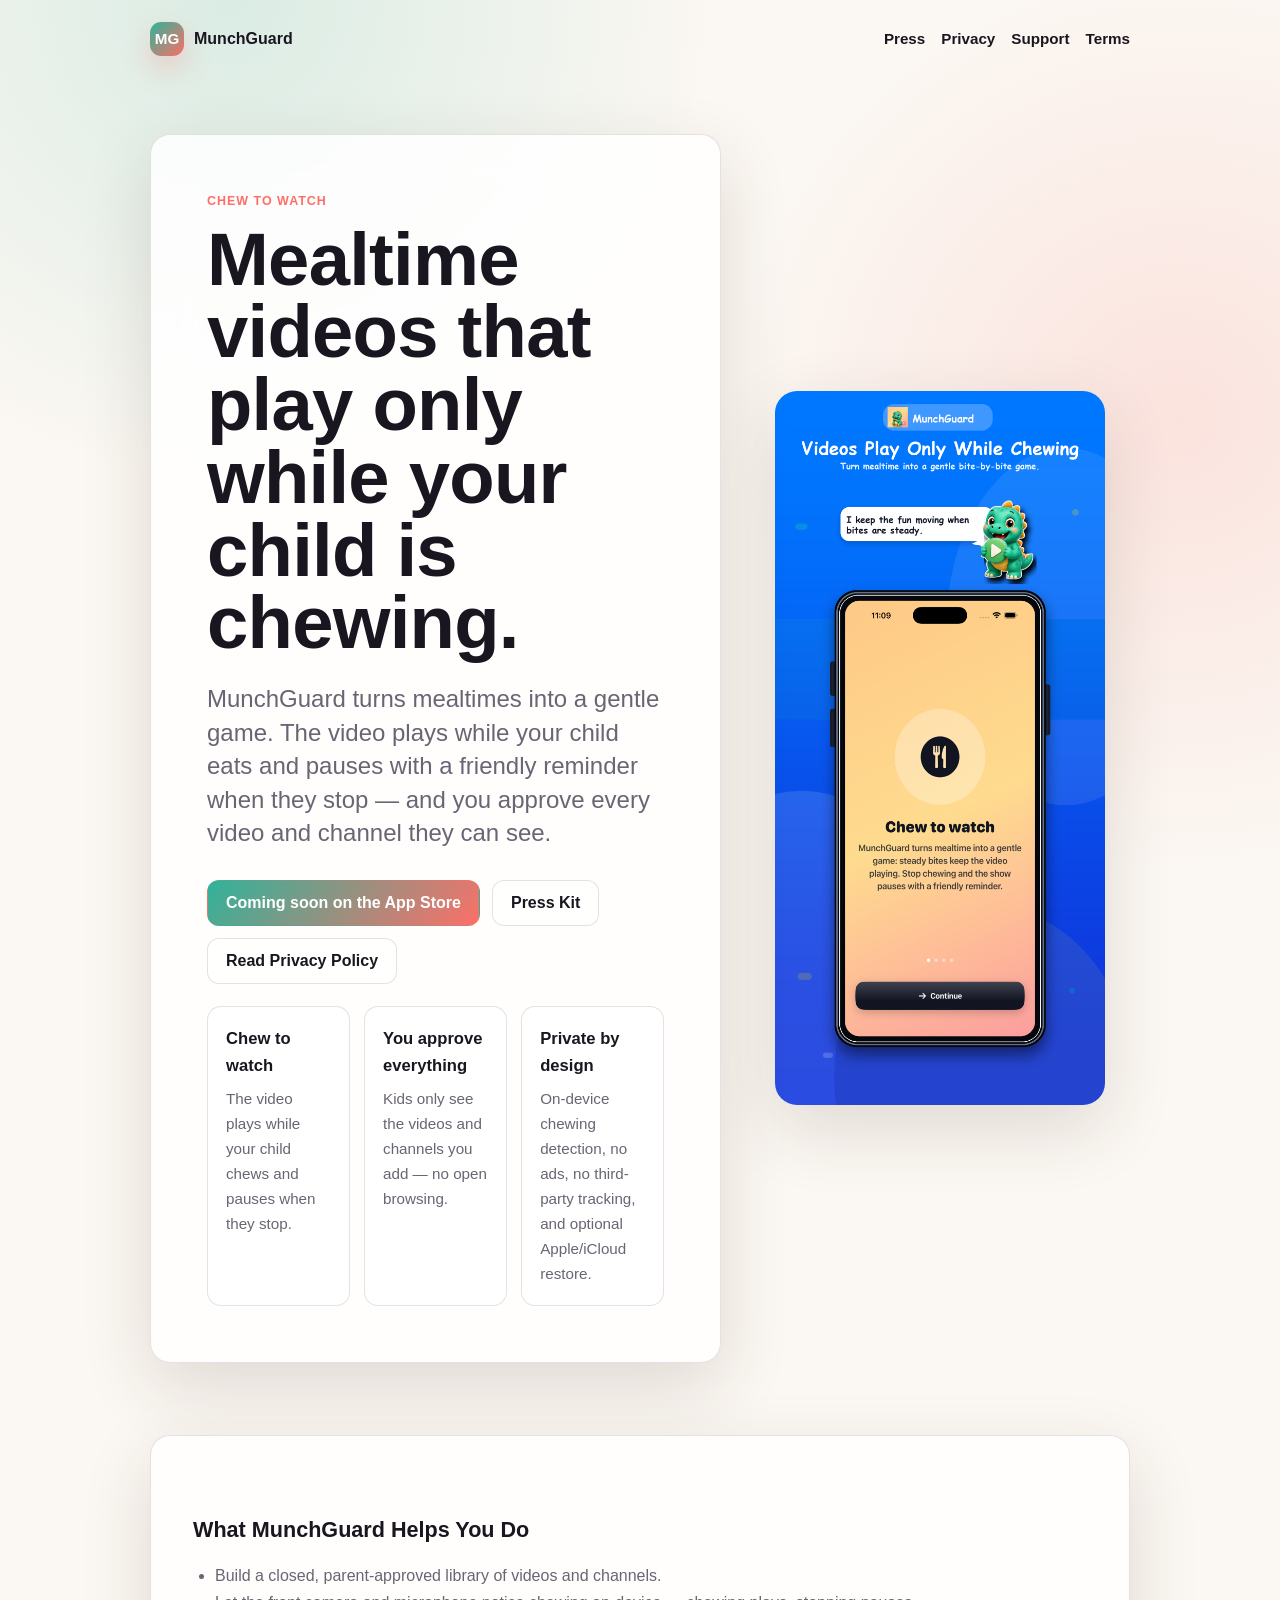
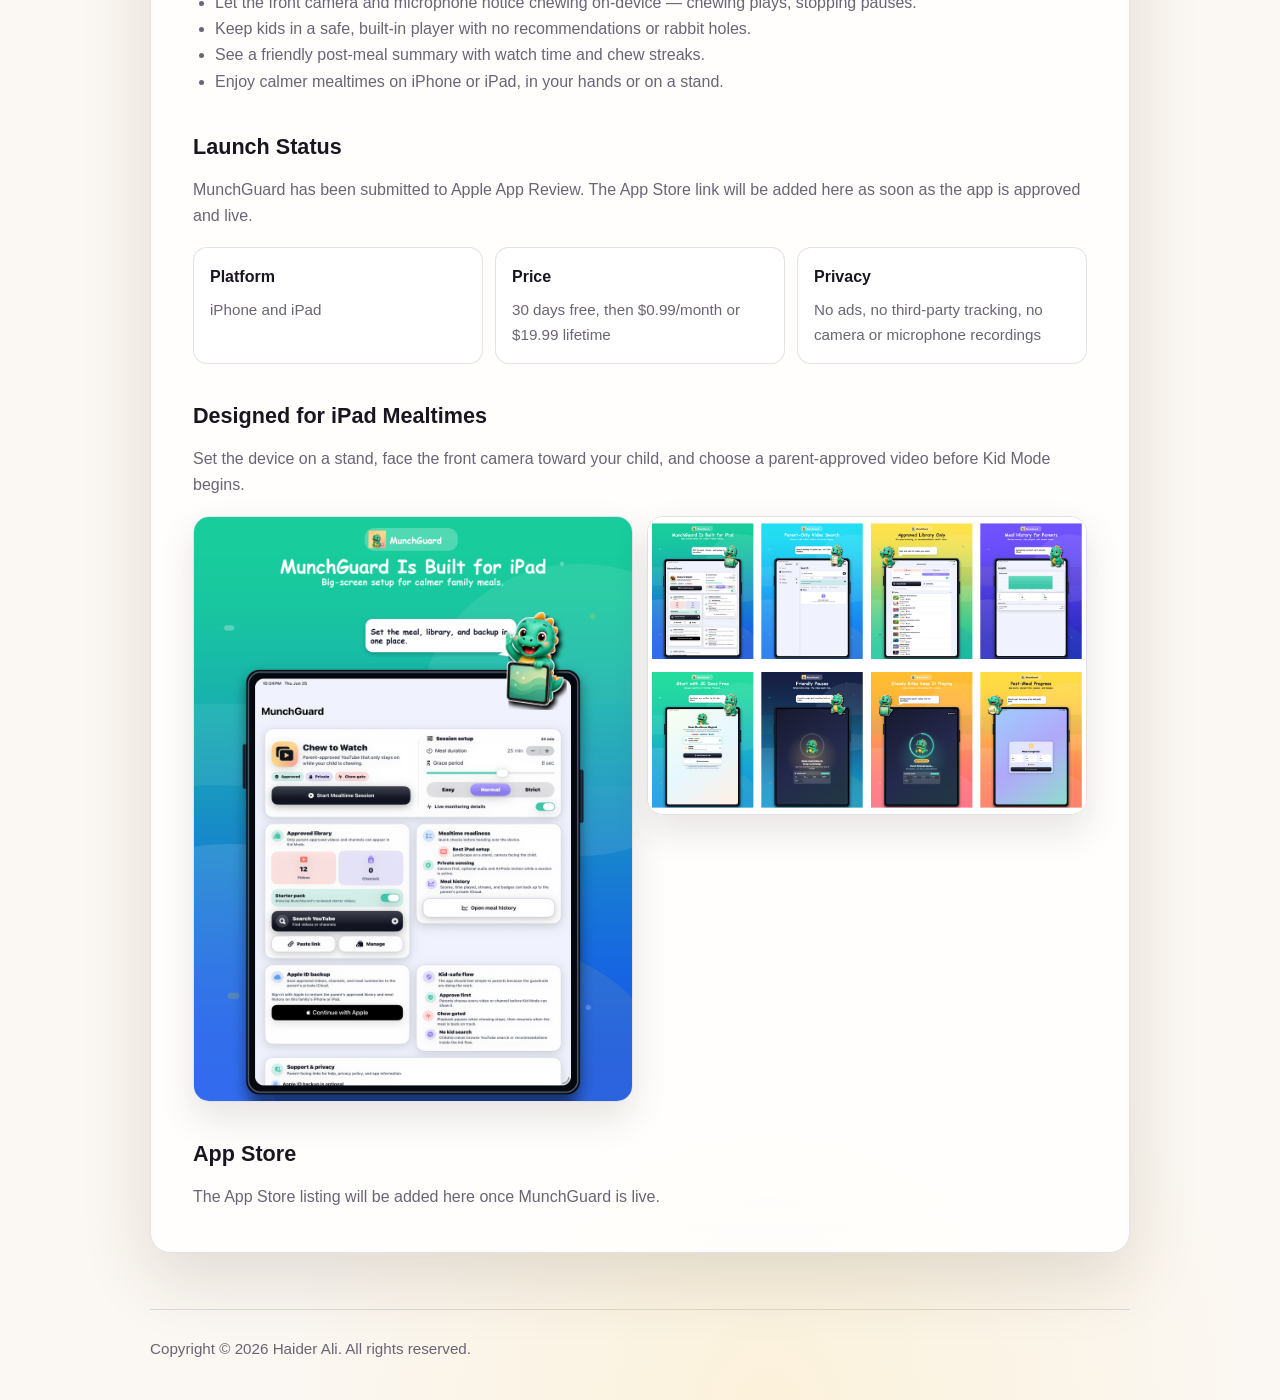
==== index.html @ ce741ebd "Add MunchGuard prelaunch marketing page" ====
<!doctype html>
<html lang="en">
<head>
  <meta charset="utf-8">
  <meta name="viewport" content="width=device-width, initial-scale=1">
  <title>MunchGuard - Chew to Watch</title>
  <meta name="description" content="MunchGuard is a parent-controlled mealtime video app for iPhone and iPad: approved videos play while kids chew and pause when bites stop.">
  <meta name="theme-color" content="#2fb39a">
  <meta property="og:title" content="MunchGuard">
  <meta property="og:description" content="Mealtime videos that play only while your child is chewing. Parent-approved, private, and on-device.">
  <meta property="og:type" content="website">
  <meta property="og:image" content="https://forgebyte-lab.github.io/munchguard-legal/assets/iphone-contact-sheet.png">
  <link rel="stylesheet" href="styles.css">
</head>
<body>
  <header class="shell nav">
    <a class="brand" href="./" aria-label="MunchGuard home"><span class="mark">MG</span><span>MunchGuard</span></a>
    <nav class="nav-links" aria-label="Primary navigation">
      <a href="./press/">Press</a>
      <a href="./privacy-policy/">Privacy</a>
      <a href="./support/">Support</a>
      <a href="./terms/">Terms</a>
    </nav>
  </header>

  <main class="shell">
    <section class="hero hero-split">
      <div class="hero-card">
        <p class="eyebrow">Chew to watch</p>
        <h1>Mealtime videos that play only while your child is chewing.</h1>
        <p class="lead">MunchGuard turns mealtimes into a gentle game. The video plays while your child eats and pauses with a friendly reminder when they stop — and you approve every video and channel they can see.</p>
        <div class="actions">
          <span class="button primary is-static">Coming soon on the App Store</span>
          <a class="button" href="./press/">Press Kit</a>
          <a class="button" href="./privacy-policy/">Read Privacy Policy</a>
        </div>
        <div class="grid" aria-label="MunchGuard highlights">
          <div class="stat"><strong>Chew to watch</strong><span>The video plays while your child chews and pauses when they stop.</span></div>
          <div class="stat"><strong>You approve everything</strong><span>Kids only see the videos and channels you add — no open browsing.</span></div>
          <div class="stat"><strong>Private by design</strong><span>On-device chewing detection, no ads, no third-party tracking, and optional Apple/iCloud restore.</span></div>
        </div>
      </div>
      <figure class="hero-media" aria-label="MunchGuard iPhone screenshot">
        <img src="assets/iphone-chew-to-watch.png" alt="MunchGuard chew-to-watch App Store screenshot on iPhone">
      </figure>
    </section>

    <section class="content-card">
      <h2>What MunchGuard Helps You Do</h2>
      <ul>
        <li>Build a closed, parent-approved library of videos and channels.</li>
        <li>Let the front camera and microphone notice chewing on-device — chewing plays, stopping pauses.</li>
        <li>Keep kids in a safe, built-in player with no recommendations or rabbit holes.</li>
        <li>See a friendly post-meal summary with watch time and chew streaks.</li>
        <li>Enjoy calmer mealtimes on iPhone or iPad, in your hands or on a stand.</li>
      </ul>

      <h2>Launch Status</h2>
      <p>MunchGuard has been submitted to Apple App Review. The App Store link will be added here as soon as the app is approved and live.</p>

      <div class="facts" aria-label="Launch facts">
        <div><strong>Platform</strong><span>iPhone and iPad</span></div>
        <div><strong>Price</strong><span>30 days free, then $0.99/month or $19.99 lifetime</span></div>
        <div><strong>Privacy</strong><span>No ads, no third-party tracking, no camera or microphone recordings</span></div>
      </div>

      <h2>Designed for iPad Mealtimes</h2>
      <p>Set the device on a stand, face the front camera toward your child, and choose a parent-approved video before Kid Mode begins.</p>
      <div class="screenshot-grid">
        <img src="assets/ipad-parent-dashboard.png" alt="MunchGuard parent dashboard on iPad">
        <img src="assets/ipad-contact-sheet.png" alt="MunchGuard iPad App Store screenshot overview">
      </div>

      <h2>App Store</h2>
      <p>The App Store listing will be added here once MunchGuard is live.</p>
    </section>
  </main>

  <footer class="shell footer">
    <p>Copyright © 2026 Haider Ali. All rights reserved.</p>
  </footer>
</body>
</html>
---- styles.css ----
:root {
  color-scheme: light dark;
  --bg: #fbf7f2;
  --card: rgba(255, 255, 255, 0.84);
  --text: #1a1620;
  --muted: #6b6473;
  --line: rgba(26, 22, 32, 0.12);
  --mint: #2fb39a;
  --coral: #fd6f67;
  --butter: #ffce4d;
  --shadow: 0 24px 70px rgba(60, 40, 30, 0.14);
}

@media (prefers-color-scheme: dark) {
  :root {
    --bg: #100c14;
    --card: rgba(26, 22, 32, 0.78);
    --text: #f6f1ef;
    --muted: #b6acba;
    --line: rgba(255, 255, 255, 0.13);
    --shadow: 0 24px 70px rgba(0, 0, 0, 0.4);
  }
}

* { box-sizing: border-box; }
html { scroll-behavior: smooth; }

body {
  margin: 0;
  font-family: -apple-system, BlinkMacSystemFont, "SF Pro Text", "Helvetica Neue", Arial, sans-serif;
  color: var(--text);
  background:
    radial-gradient(circle at 18% 0%, rgba(47, 179, 154, 0.16), transparent 30rem),
    radial-gradient(circle at 92% 14%, rgba(253, 111, 103, 0.15), transparent 28rem),
    radial-gradient(circle at 60% 100%, rgba(255, 206, 77, 0.14), transparent 30rem),
    var(--bg);
  line-height: 1.65;
}

a { color: var(--mint); text-decoration: none; }
a:hover { text-decoration: underline; }

.shell { width: min(calc(100% - 32px), 980px); margin: 0 auto; }

.nav {
  display: flex; align-items: center; justify-content: space-between;
  gap: 20px; padding: 22px 0;
}

.brand {
  display: inline-flex; align-items: center; gap: 10px;
  color: var(--text); font-weight: 800; letter-spacing: 0;
}

.mark {
  width: 34px; height: 34px; display: inline-grid; place-items: center;
  border-radius: 11px; color: #fff;
  background: linear-gradient(135deg, var(--mint), var(--coral));
  box-shadow: 0 12px 28px rgba(253, 111, 103, 0.28);
  font-weight: 900; font-size: 0.95rem;
}

.nav-links {
  display: flex; flex-wrap: wrap; justify-content: flex-end;
  gap: 16px; font-weight: 650; font-size: 0.95rem;
}
.nav-links a { color: var(--text); }

.hero { display: grid; gap: 28px; padding: 56px 0 44px; }
.hero-split { grid-template-columns: minmax(0, 1.2fr) minmax(260px, 0.8fr); align-items: center; }

.hero-card, .content-card {
  border: 1px solid var(--line); border-radius: 20px;
  background: var(--card); box-shadow: var(--shadow); backdrop-filter: blur(22px);
  min-width: 0;
}

.hero-card { padding: clamp(28px, 5vw, 56px); }

.eyebrow {
  color: var(--coral); font-weight: 800; text-transform: uppercase;
  letter-spacing: 0.08em; font-size: 0.78rem;
}

h1, h2, h3, p { margin: 0; }

h1 {
  max-width: 800px; margin-top: 12px;
  font-size: clamp(2.6rem, 7vw, 5.4rem); line-height: 0.98; letter-spacing: -0.01em;
  overflow-wrap: anywhere;
}
.hero-card h1 { font-size: clamp(2.45rem, 5.8vw, 4.7rem); }

.lead {
  max-width: 760px; margin-top: 22px; color: var(--muted);
  font-size: clamp(1.08rem, 2.4vw, 1.5rem); line-height: 1.4;
}

.actions { display: flex; flex-wrap: wrap; gap: 12px; margin-top: 30px; }

.button {
  min-height: 46px; display: inline-flex; align-items: center; justify-content: center;
  padding: 0 18px; border: 1px solid var(--line); border-radius: 12px;
  color: var(--text); font-weight: 760; background: rgba(255, 255, 255, 0.42);
  max-width: 100%; text-align: center;
}
.button.primary {
  color: #fff; border-color: transparent;
  background: linear-gradient(135deg, var(--mint), var(--coral));
}
.button.is-static { cursor: default; text-decoration: none; }

.hero-media {
  margin: 0; display: grid; place-items: center;
}
.hero-media img {
  width: min(100%, 330px); height: auto; display: block;
  border-radius: 22px; box-shadow: var(--shadow);
}

.grid {
  display: grid; grid-template-columns: repeat(3, minmax(0, 1fr));
  gap: 14px; margin-top: 22px;
}
.stat {
  padding: 18px; border: 1px solid var(--line); border-radius: 14px;
  background: color-mix(in srgb, var(--card) 72%, transparent);
}
.stat strong { display: block; font-size: 1.04rem; }
.stat span { display: block; margin-top: 6px; color: var(--muted); font-size: 0.95rem; }

.content-card { margin: 28px 0 56px; padding: clamp(24px, 4vw, 42px); }
.content-card h1 { font-size: clamp(2.2rem, 6vw, 4rem); }
.content-card h2 { margin-top: 34px; font-size: 1.35rem; }
.content-card h3 { margin-top: 24px; font-size: 1.08rem; }
.content-card p, .content-card li { color: var(--muted); }
.content-card p { margin-top: 12px; }
.content-card ul { padding-left: 22px; }

.date { margin-top: 8px; color: var(--muted); font-size: 0.95rem; }

.facts {
  display: grid; grid-template-columns: repeat(3, minmax(0, 1fr));
  gap: 12px; margin-top: 18px;
}
.facts div {
  padding: 16px; border: 1px solid var(--line); border-radius: 14px;
  background: color-mix(in srgb, var(--card) 72%, transparent);
}
.facts strong { display: block; color: var(--text); }
.facts span { display: block; margin-top: 6px; color: var(--muted); font-size: 0.95rem; }

.screenshot-grid {
  display: grid; grid-template-columns: repeat(2, minmax(0, 1fr));
  gap: 14px; margin-top: 18px; align-items: start;
}
.screenshot-grid img {
  width: 100%; height: auto; display: block; border-radius: 16px;
  border: 1px solid var(--line); box-shadow: 0 16px 36px rgba(60, 40, 30, 0.12);
}

.footer {
  border-top: 1px solid var(--line); padding: 26px 0 38px;
  color: var(--muted); font-size: 0.95rem;
}

@media (max-width: 760px) {
  .nav { align-items: flex-start; flex-direction: column; }
  .nav-links { justify-content: flex-start; }
  .grid { grid-template-columns: 1fr; }
  .hero-split, .facts, .screenshot-grid { grid-template-columns: 1fr; }
  .hero-media img { width: min(100%, 260px); }
  .hero-card { padding: 24px 20px; }
  .actions { flex-direction: column; align-items: stretch; }
  .button { width: 100%; }
}
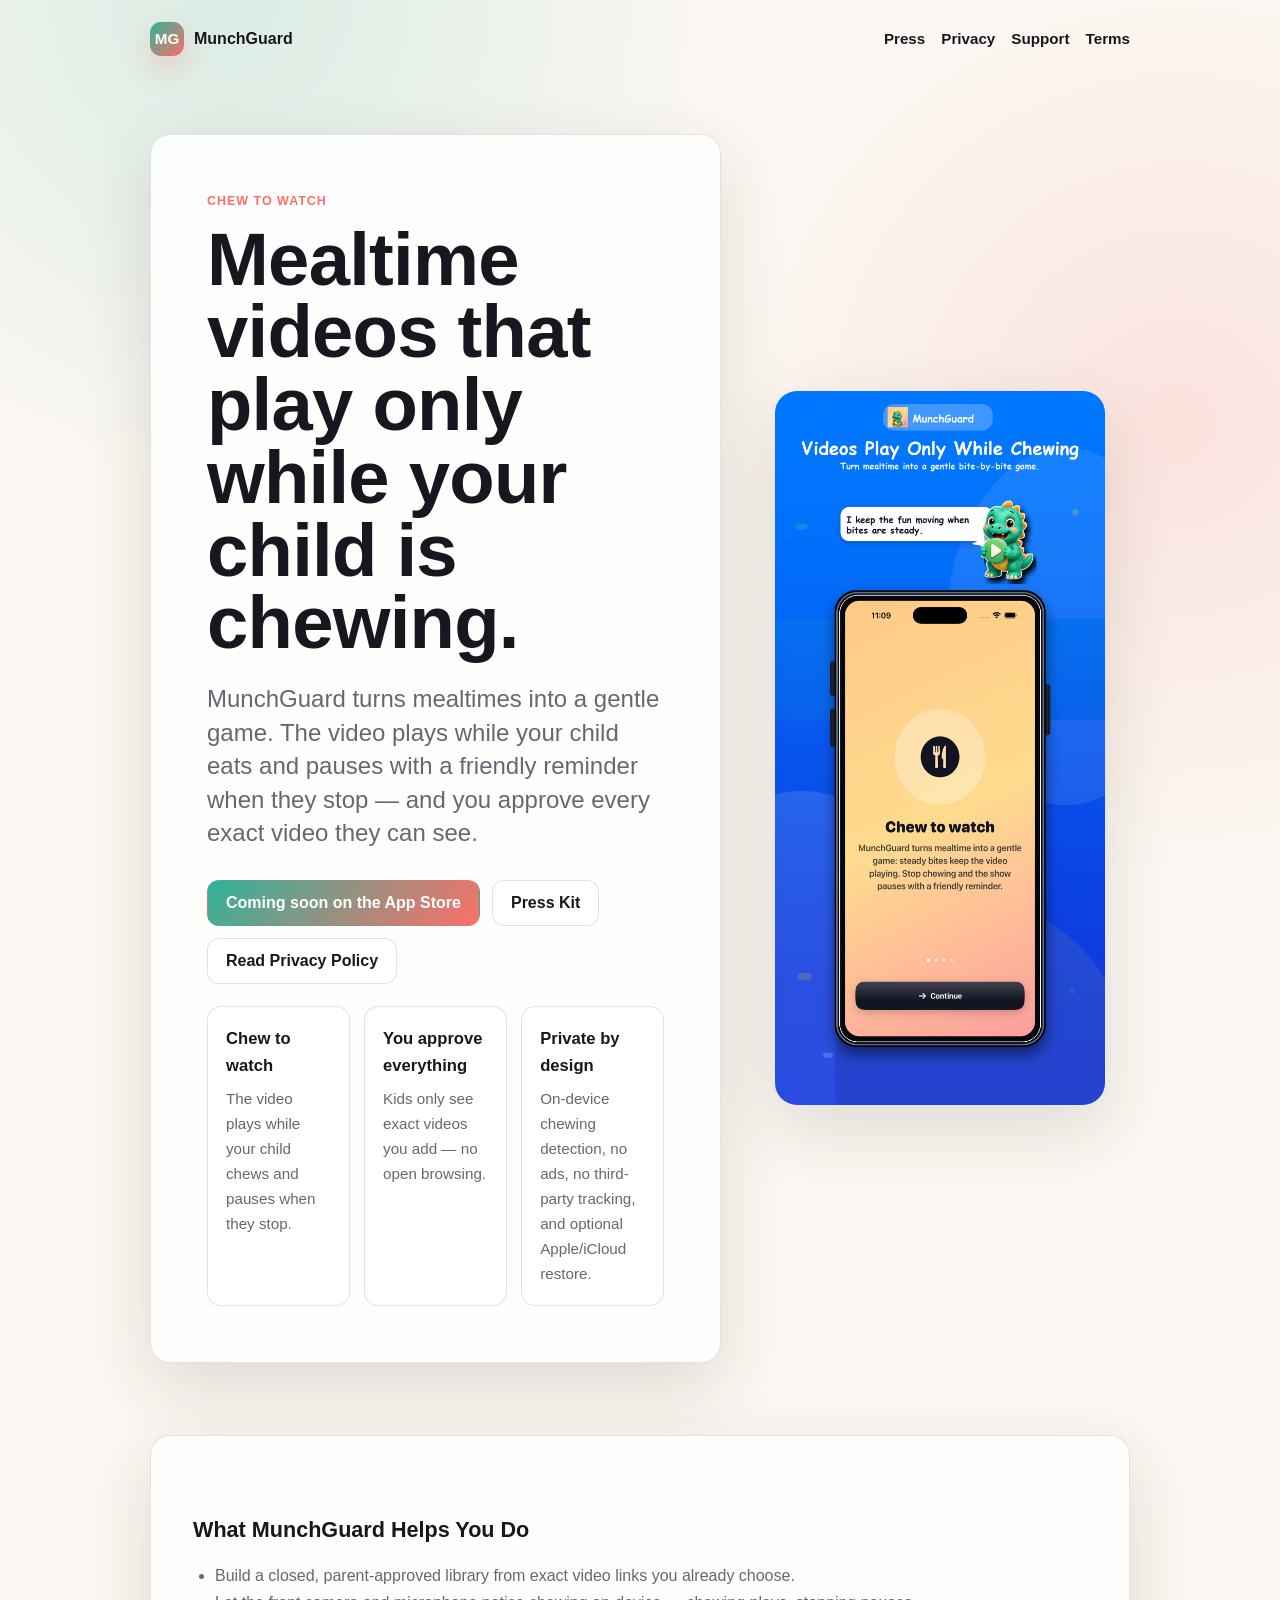
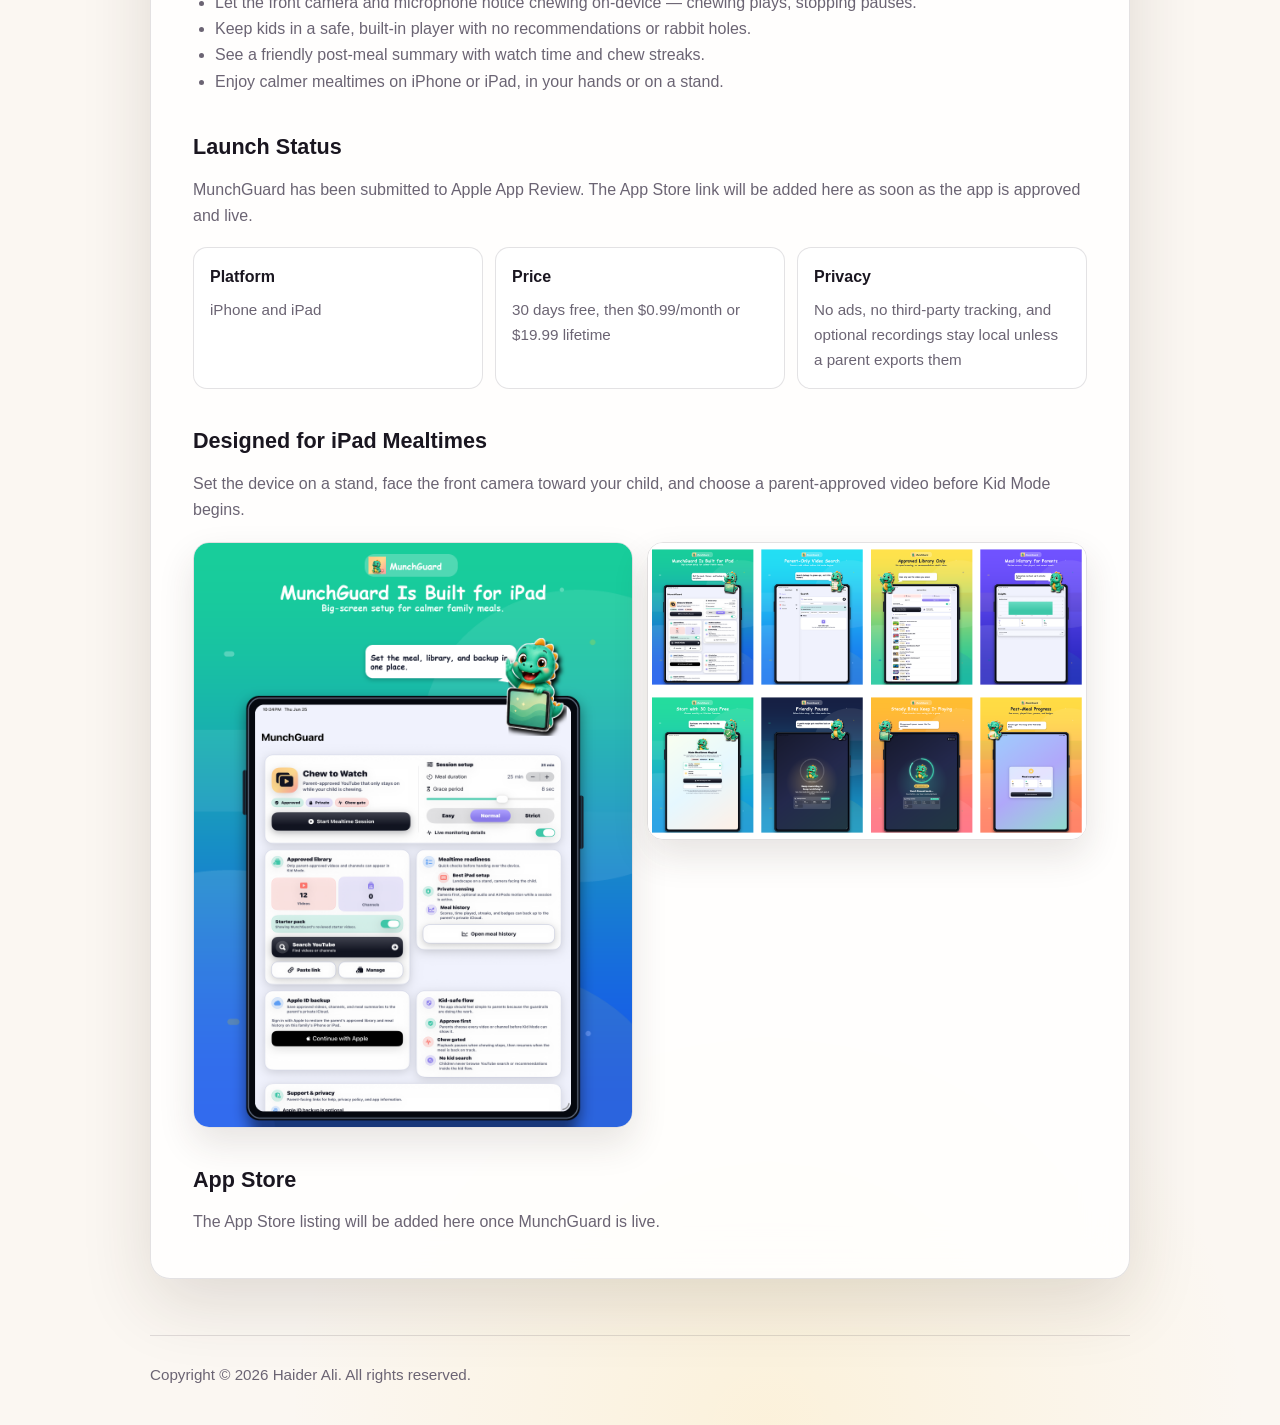
==== commit 8462f405: "Update App Review privacy and terms copy" ====
--- a/index.html
+++ b/index.html
@@ -28,7 +28,7 @@
       <div class="hero-card">
         <p class="eyebrow">Chew to watch</p>
         <h1>Mealtime videos that play only while your child is chewing.</h1>
-        <p class="lead">MunchGuard turns mealtimes into a gentle game. The video plays while your child eats and pauses with a friendly reminder when they stop — and you approve every video and channel they can see.</p>
+        <p class="lead">MunchGuard turns mealtimes into a gentle game. The video plays while your child eats and pauses with a friendly reminder when they stop — and you approve every exact video they can see.</p>
         <div class="actions">
           <span class="button primary is-static">Coming soon on the App Store</span>
           <a class="button" href="./press/">Press Kit</a>
@@ -36,7 +36,7 @@
         </div>
         <div class="grid" aria-label="MunchGuard highlights">
           <div class="stat"><strong>Chew to watch</strong><span>The video plays while your child chews and pauses when they stop.</span></div>
-          <div class="stat"><strong>You approve everything</strong><span>Kids only see the videos and channels you add — no open browsing.</span></div>
+          <div class="stat"><strong>You approve everything</strong><span>Kids only see exact videos you add — no open browsing.</span></div>
           <div class="stat"><strong>Private by design</strong><span>On-device chewing detection, no ads, no third-party tracking, and optional Apple/iCloud restore.</span></div>
         </div>
       </div>
@@ -48,7 +48,7 @@
     <section class="content-card">
       <h2>What MunchGuard Helps You Do</h2>
       <ul>
-        <li>Build a closed, parent-approved library of videos and channels.</li>
+        <li>Build a closed, parent-approved library from exact video links you already choose.</li>
         <li>Let the front camera and microphone notice chewing on-device — chewing plays, stopping pauses.</li>
         <li>Keep kids in a safe, built-in player with no recommendations or rabbit holes.</li>
         <li>See a friendly post-meal summary with watch time and chew streaks.</li>
@@ -61,7 +61,7 @@
       <div class="facts" aria-label="Launch facts">
         <div><strong>Platform</strong><span>iPhone and iPad</span></div>
         <div><strong>Price</strong><span>30 days free, then $0.99/month or $19.99 lifetime</span></div>
-        <div><strong>Privacy</strong><span>No ads, no third-party tracking, no camera or microphone recordings</span></div>
+        <div><strong>Privacy</strong><span>No ads, no third-party tracking, and optional recordings stay local unless a parent exports them</span></div>
       </div>
 
       <h2>Designed for iPad Mealtimes</h2>
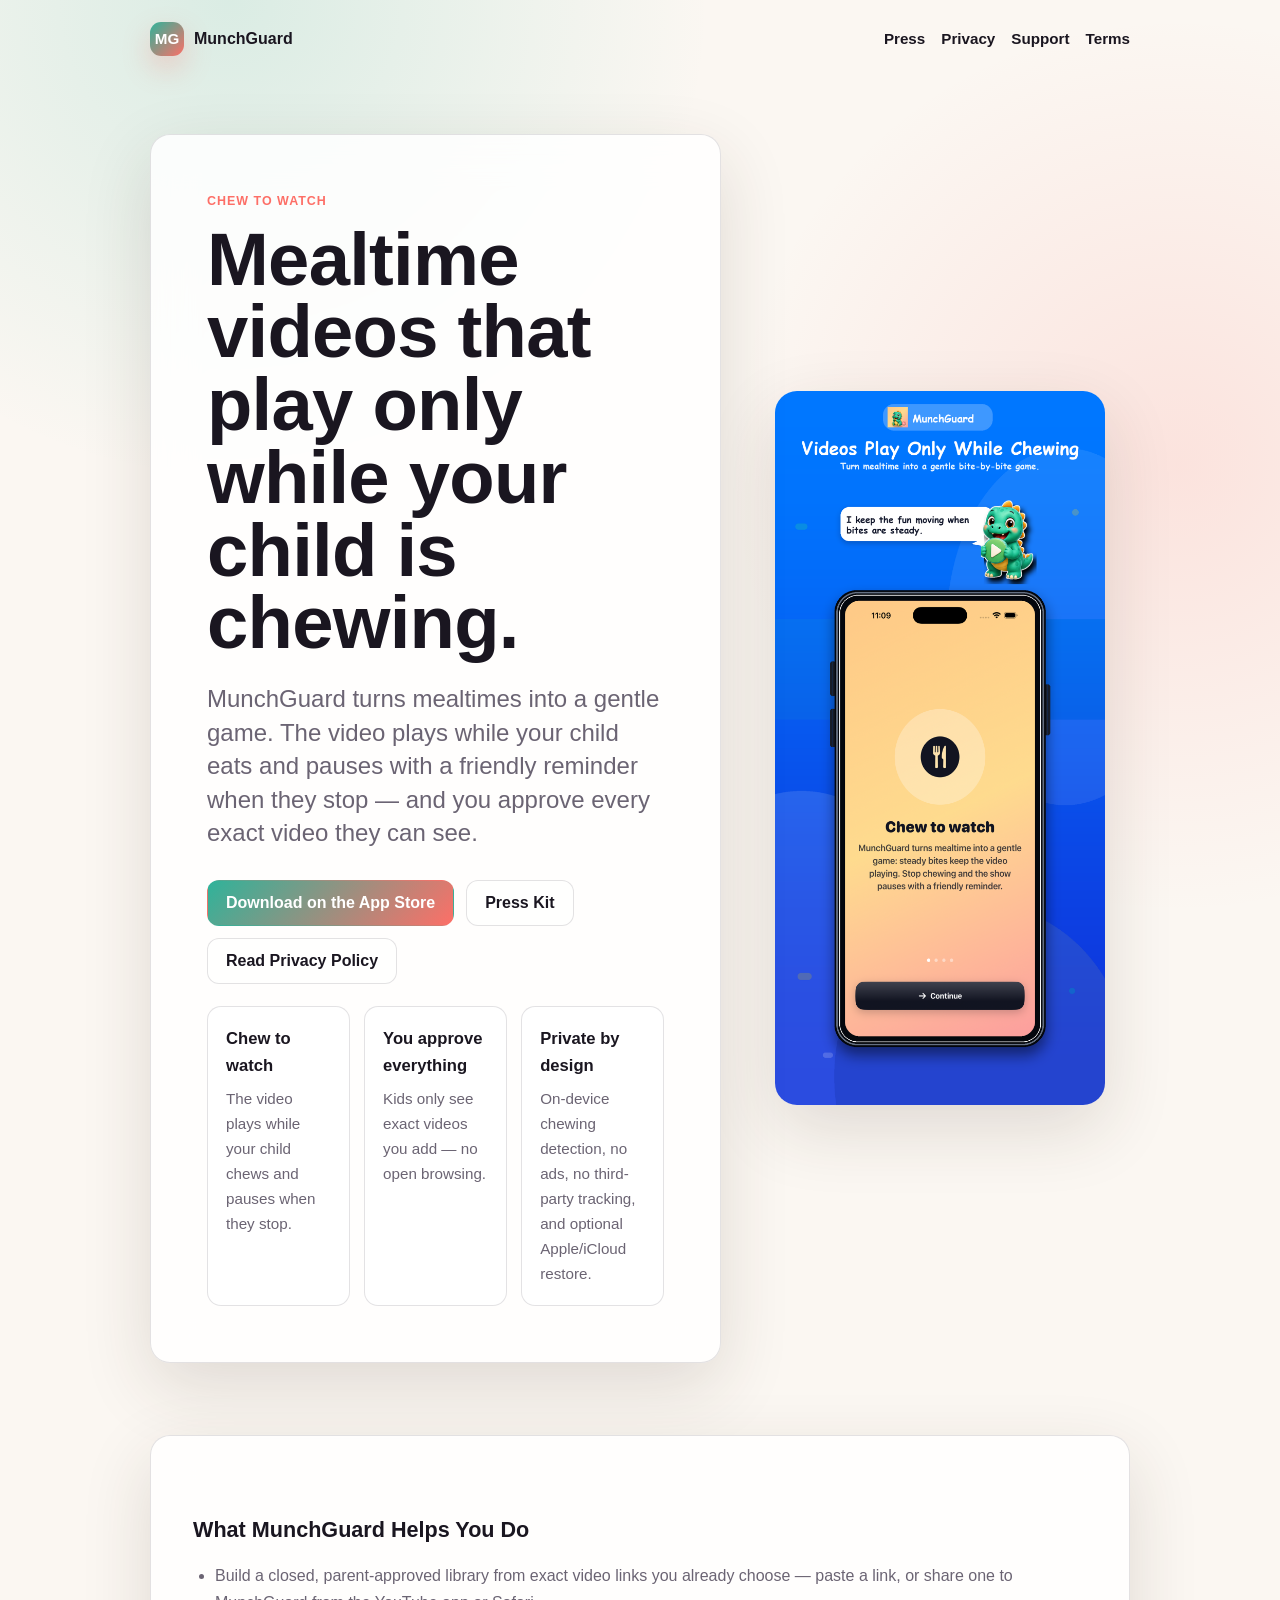
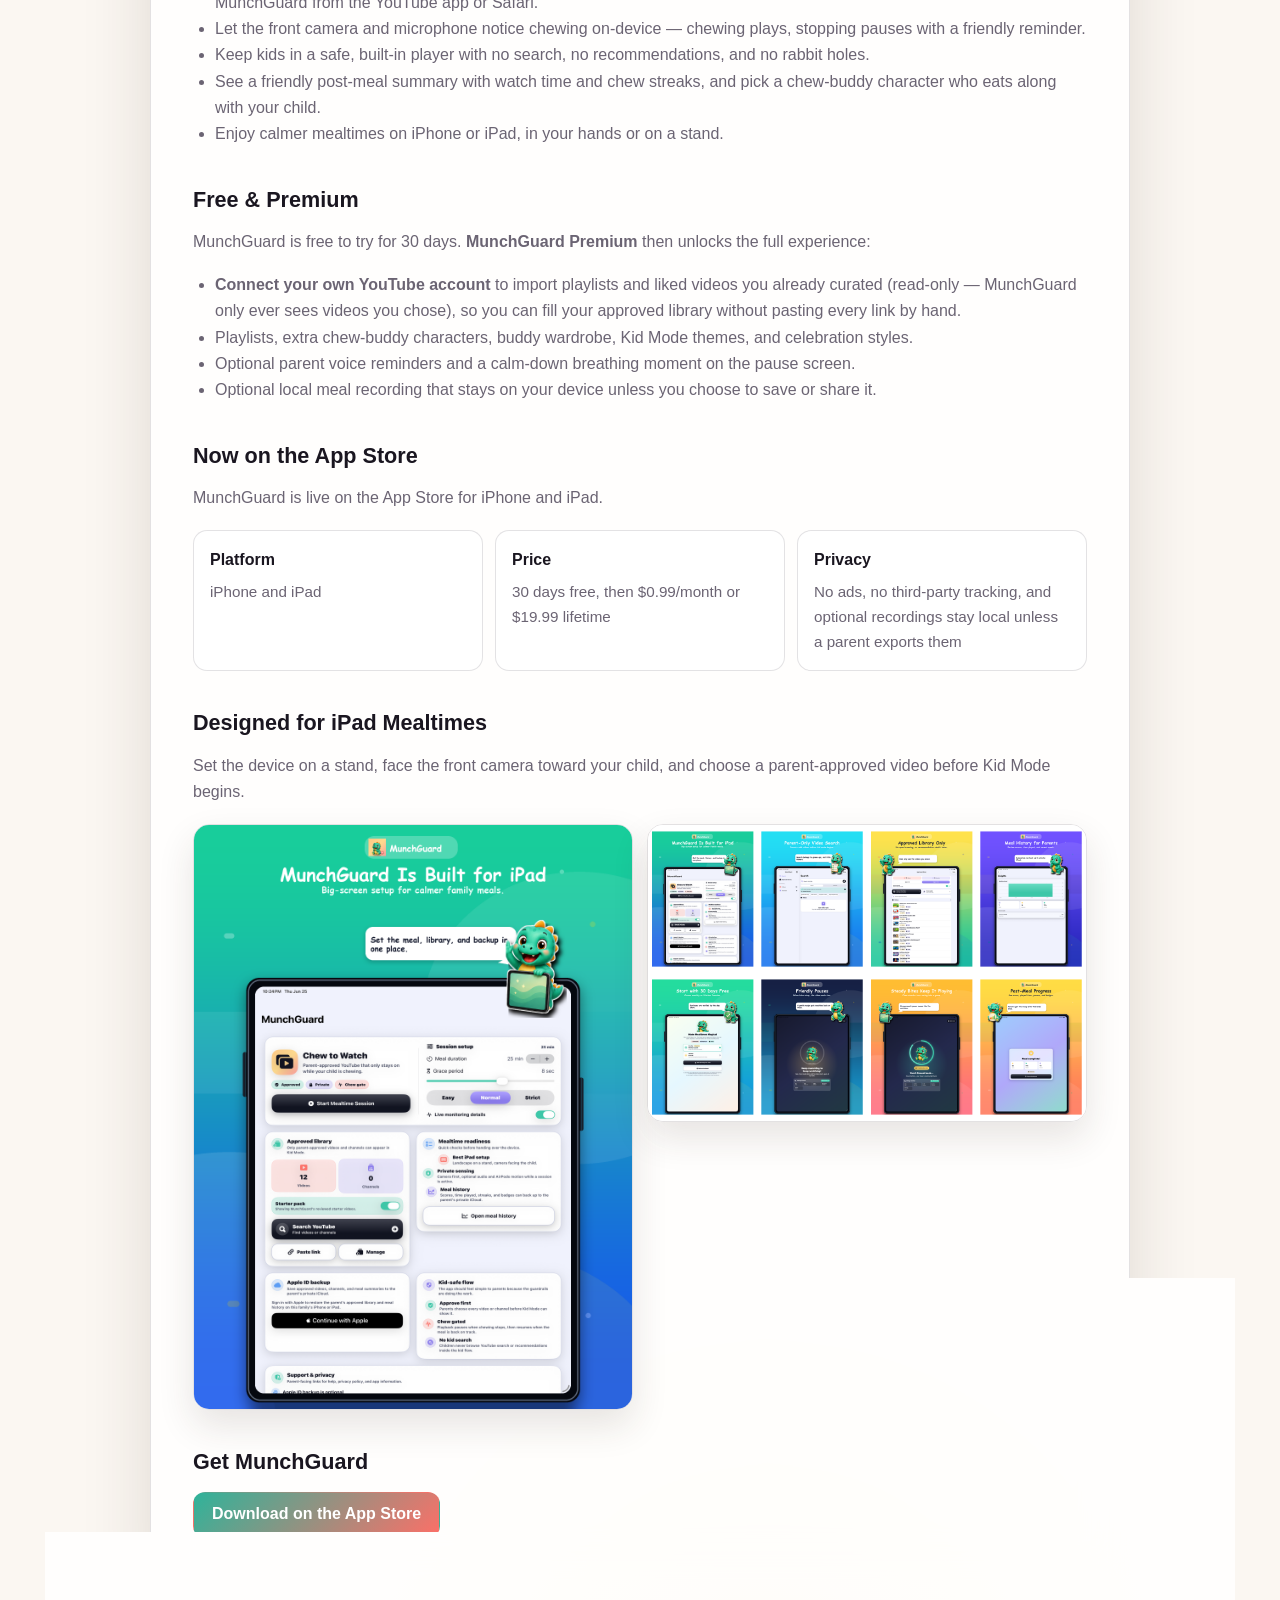
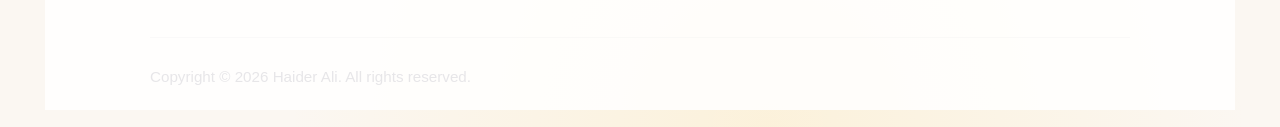
==== commit e59a5690: "Reflect live App Store status + Premium/YouTube-account import - Remove "coming soon / submitted to " ====
--- a/index.html
+++ b/index.html
@@ -30,7 +30,7 @@
         <h1>Mealtime videos that play only while your child is chewing.</h1>
         <p class="lead">MunchGuard turns mealtimes into a gentle game. The video plays while your child eats and pauses with a friendly reminder when they stop — and you approve every exact video they can see.</p>
         <div class="actions">
-          <span class="button primary is-static">Coming soon on the App Store</span>
+          <a class="button primary" href="https://apps.apple.com/us/app/munchguard/id6783565540">Download on the App Store</a>
           <a class="button" href="./press/">Press Kit</a>
           <a class="button" href="./privacy-policy/">Read Privacy Policy</a>
         </div>
@@ -48,17 +48,26 @@
     <section class="content-card">
       <h2>What MunchGuard Helps You Do</h2>
       <ul>
-        <li>Build a closed, parent-approved library from exact video links you already choose.</li>
-        <li>Let the front camera and microphone notice chewing on-device — chewing plays, stopping pauses.</li>
-        <li>Keep kids in a safe, built-in player with no recommendations or rabbit holes.</li>
-        <li>See a friendly post-meal summary with watch time and chew streaks.</li>
+        <li>Build a closed, parent-approved library from exact video links you already choose — paste a link, or share one to MunchGuard from the YouTube app or Safari.</li>
+        <li>Let the front camera and microphone notice chewing on-device — chewing plays, stopping pauses with a friendly reminder.</li>
+        <li>Keep kids in a safe, built-in player with no search, no recommendations, and no rabbit holes.</li>
+        <li>See a friendly post-meal summary with watch time and chew streaks, and pick a chew-buddy character who eats along with your child.</li>
         <li>Enjoy calmer mealtimes on iPhone or iPad, in your hands or on a stand.</li>
       </ul>
 
-      <h2>Launch Status</h2>
-      <p>MunchGuard has been submitted to Apple App Review. The App Store link will be added here as soon as the app is approved and live.</p>
+      <h2>Free &amp; Premium</h2>
+      <p>MunchGuard is free to try for 30 days. <strong>MunchGuard Premium</strong> then unlocks the full experience:</p>
+      <ul>
+        <li><strong>Connect your own YouTube account</strong> to import playlists and liked videos you already curated (read-only — MunchGuard only ever sees videos you chose), so you can fill your approved library without pasting every link by hand.</li>
+        <li>Playlists, extra chew-buddy characters, buddy wardrobe, Kid Mode themes, and celebration styles.</li>
+        <li>Optional parent voice reminders and a calm-down breathing moment on the pause screen.</li>
+        <li>Optional local meal recording that stays on your device unless you choose to save or share it.</li>
+      </ul>
 
-      <div class="facts" aria-label="Launch facts">
+      <h2>Now on the App Store</h2>
+      <p>MunchGuard is live on the App Store for iPhone and iPad.</p>
+
+      <div class="facts" aria-label="Availability facts">
         <div><strong>Platform</strong><span>iPhone and iPad</span></div>
         <div><strong>Price</strong><span>30 days free, then $0.99/month or $19.99 lifetime</span></div>
         <div><strong>Privacy</strong><span>No ads, no third-party tracking, and optional recordings stay local unless a parent exports them</span></div>
@@ -71,8 +80,8 @@
         <img src="assets/ipad-contact-sheet.png" alt="MunchGuard iPad App Store screenshot overview">
       </div>
 
-      <h2>App Store</h2>
-      <p>The App Store listing will be added here once MunchGuard is live.</p>
+      <h2>Get MunchGuard</h2>
+      <p><a class="button primary" href="https://apps.apple.com/us/app/munchguard/id6783565540">Download on the App Store</a></p>
     </section>
   </main>
 
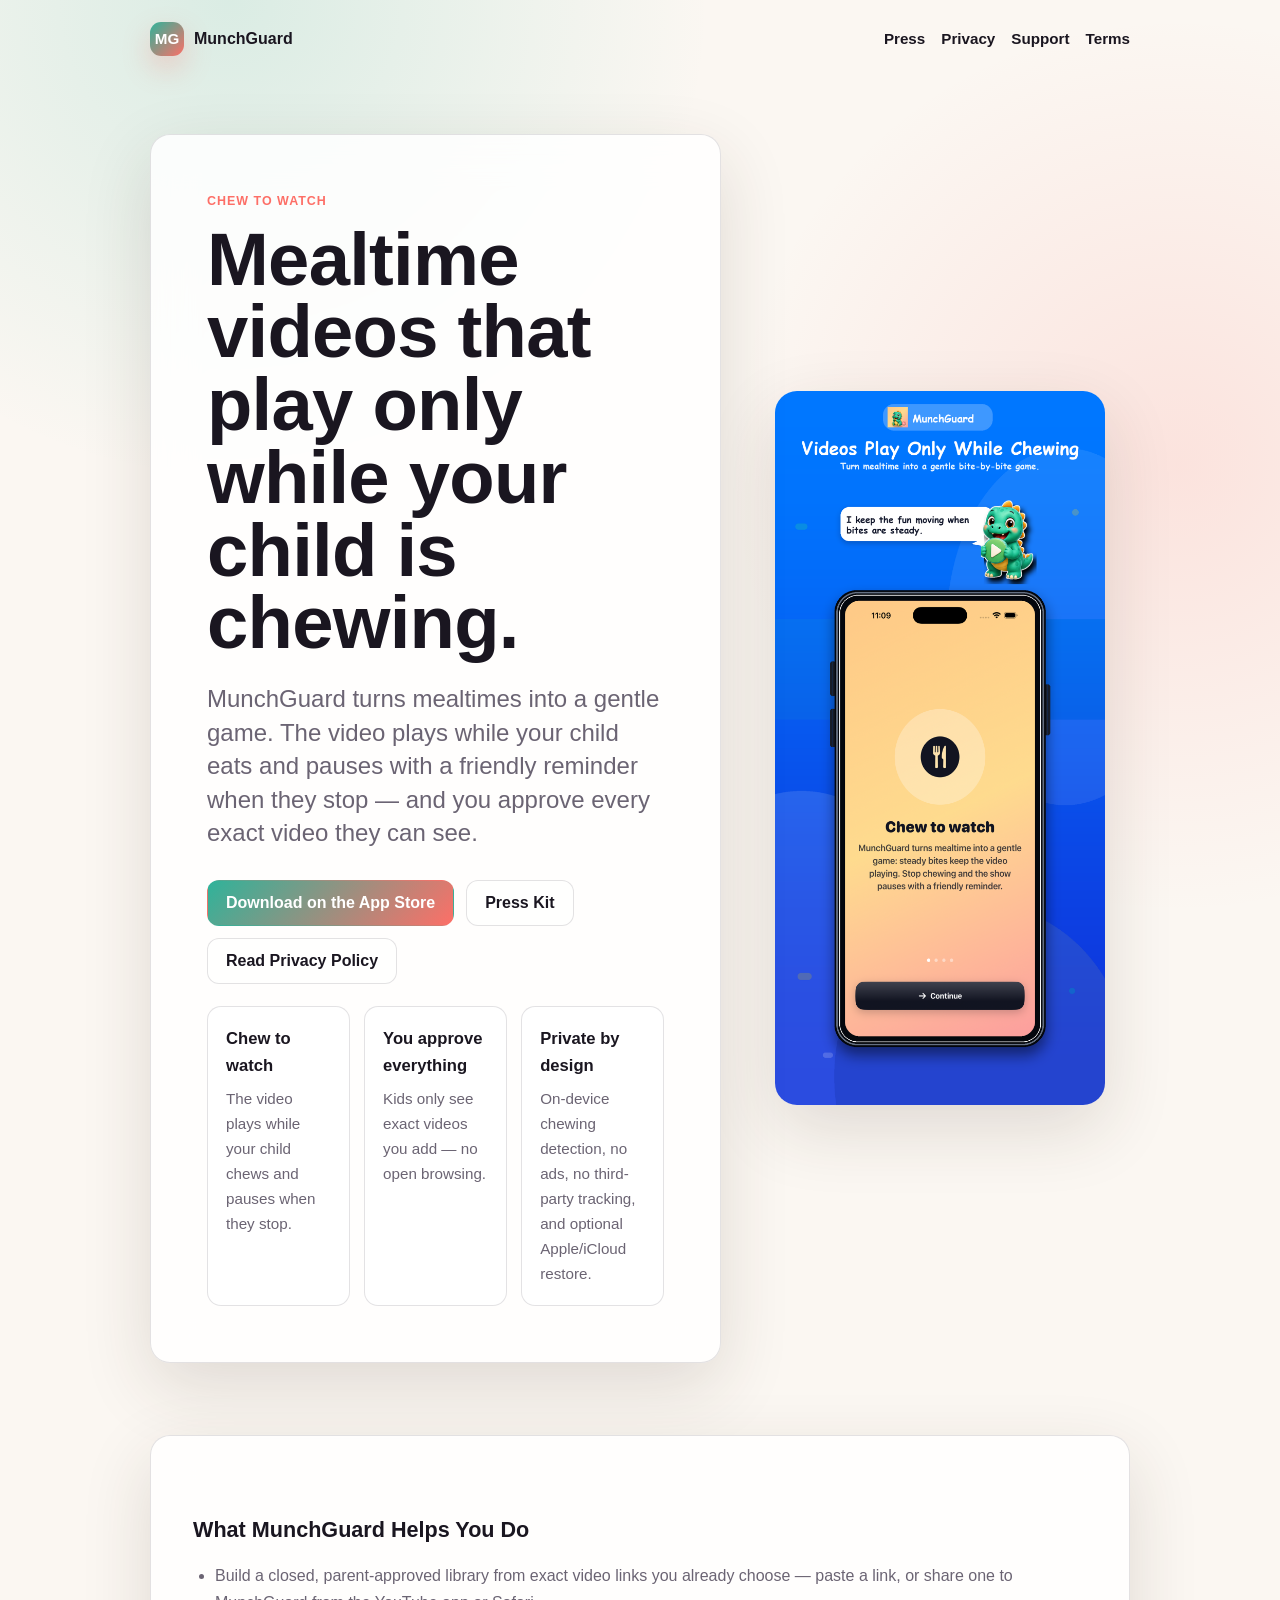
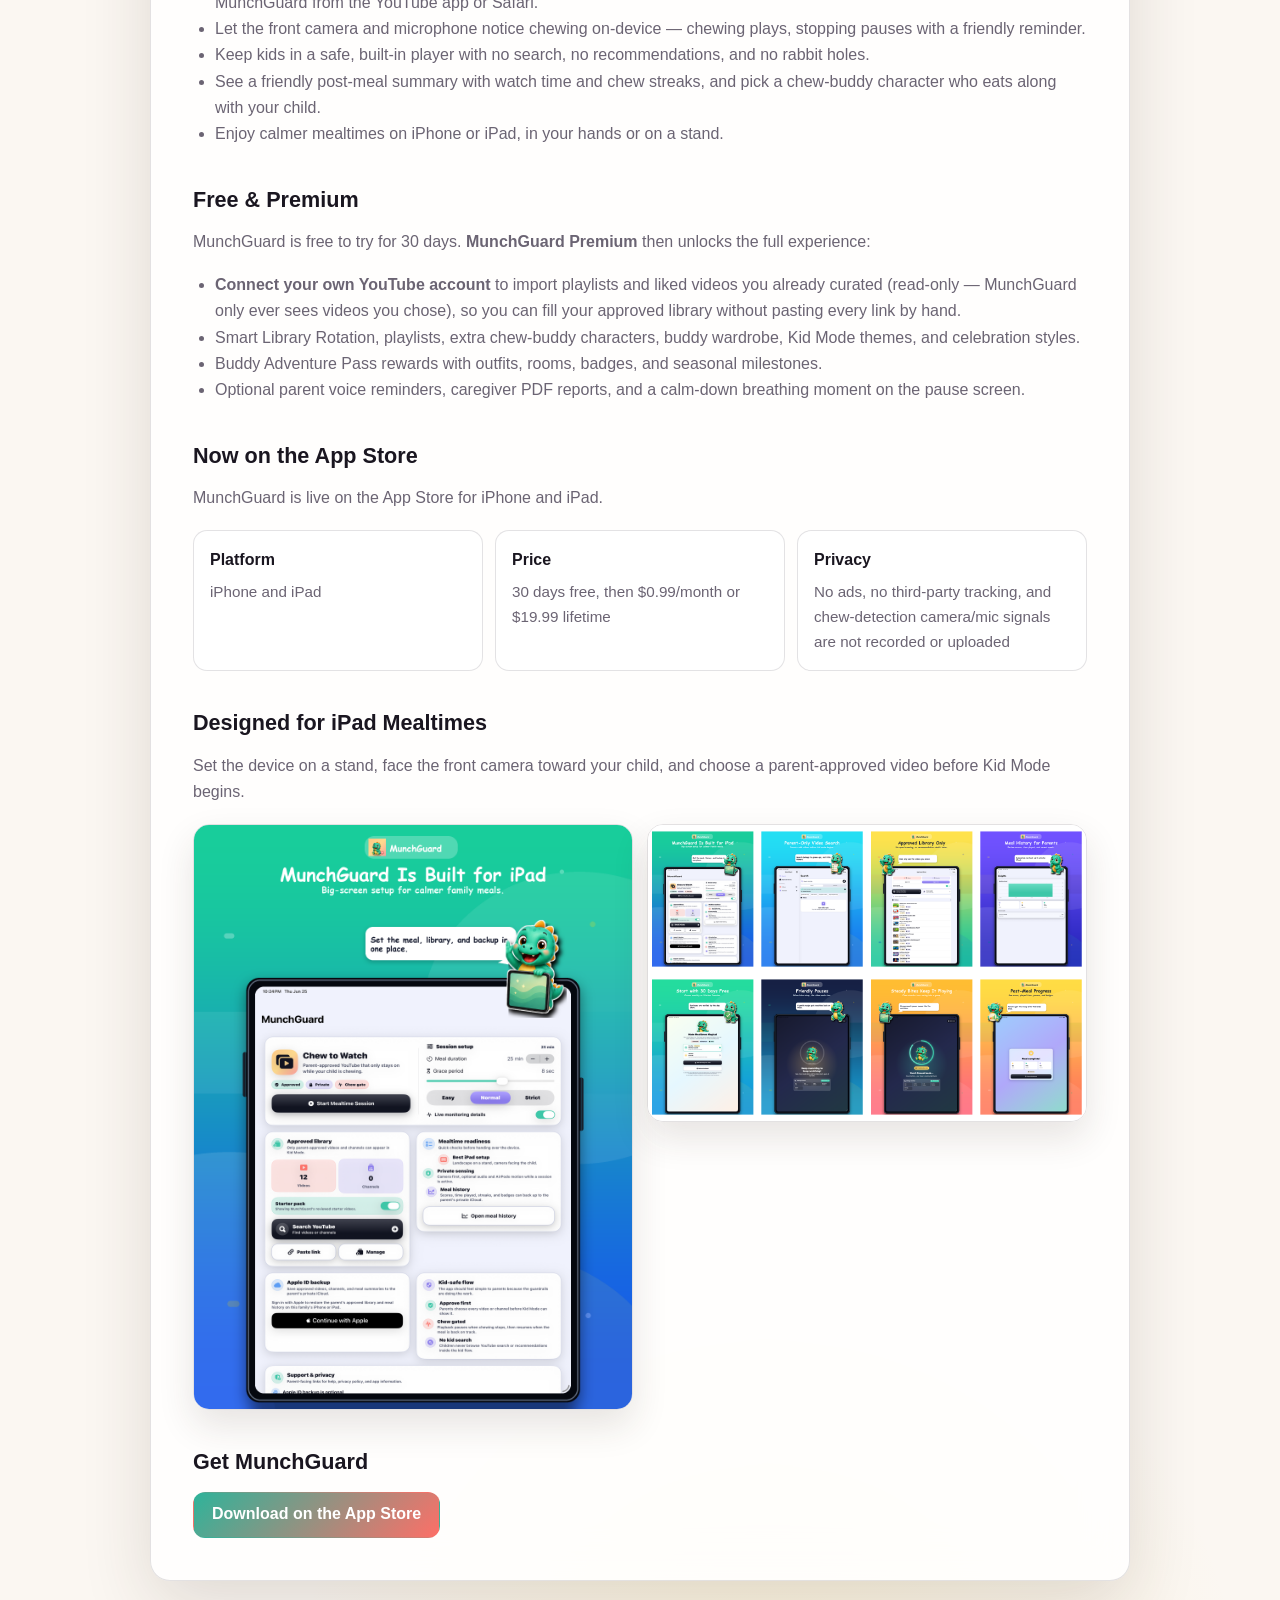
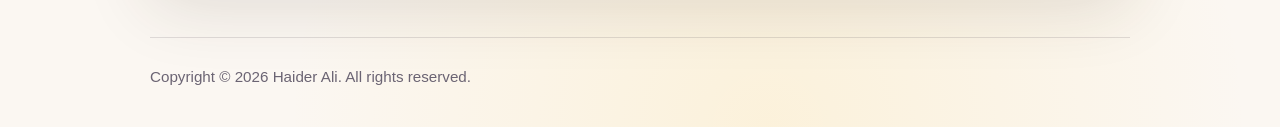
==== commit ade22765: "Remove meal recording from public site copy" ====
--- a/index.html
+++ b/index.html
@@ -59,9 +59,9 @@
       <p>MunchGuard is free to try for 30 days. <strong>MunchGuard Premium</strong> then unlocks the full experience:</p>
       <ul>
         <li><strong>Connect your own YouTube account</strong> to import playlists and liked videos you already curated (read-only — MunchGuard only ever sees videos you chose), so you can fill your approved library without pasting every link by hand.</li>
-        <li>Playlists, extra chew-buddy characters, buddy wardrobe, Kid Mode themes, and celebration styles.</li>
-        <li>Optional parent voice reminders and a calm-down breathing moment on the pause screen.</li>
-        <li>Optional local meal recording that stays on your device unless you choose to save or share it.</li>
+        <li>Smart Library Rotation, playlists, extra chew-buddy characters, buddy wardrobe, Kid Mode themes, and celebration styles.</li>
+        <li>Buddy Adventure Pass rewards with outfits, rooms, badges, and seasonal milestones.</li>
+        <li>Optional parent voice reminders, caregiver PDF reports, and a calm-down breathing moment on the pause screen.</li>
       </ul>
 
       <h2>Now on the App Store</h2>
@@ -70,7 +70,7 @@
       <div class="facts" aria-label="Availability facts">
         <div><strong>Platform</strong><span>iPhone and iPad</span></div>
         <div><strong>Price</strong><span>30 days free, then $0.99/month or $19.99 lifetime</span></div>
-        <div><strong>Privacy</strong><span>No ads, no third-party tracking, and optional recordings stay local unless a parent exports them</span></div>
+        <div><strong>Privacy</strong><span>No ads, no third-party tracking, and chew-detection camera/mic signals are not recorded or uploaded</span></div>
       </div>
 
       <h2>Designed for iPad Mealtimes</h2>
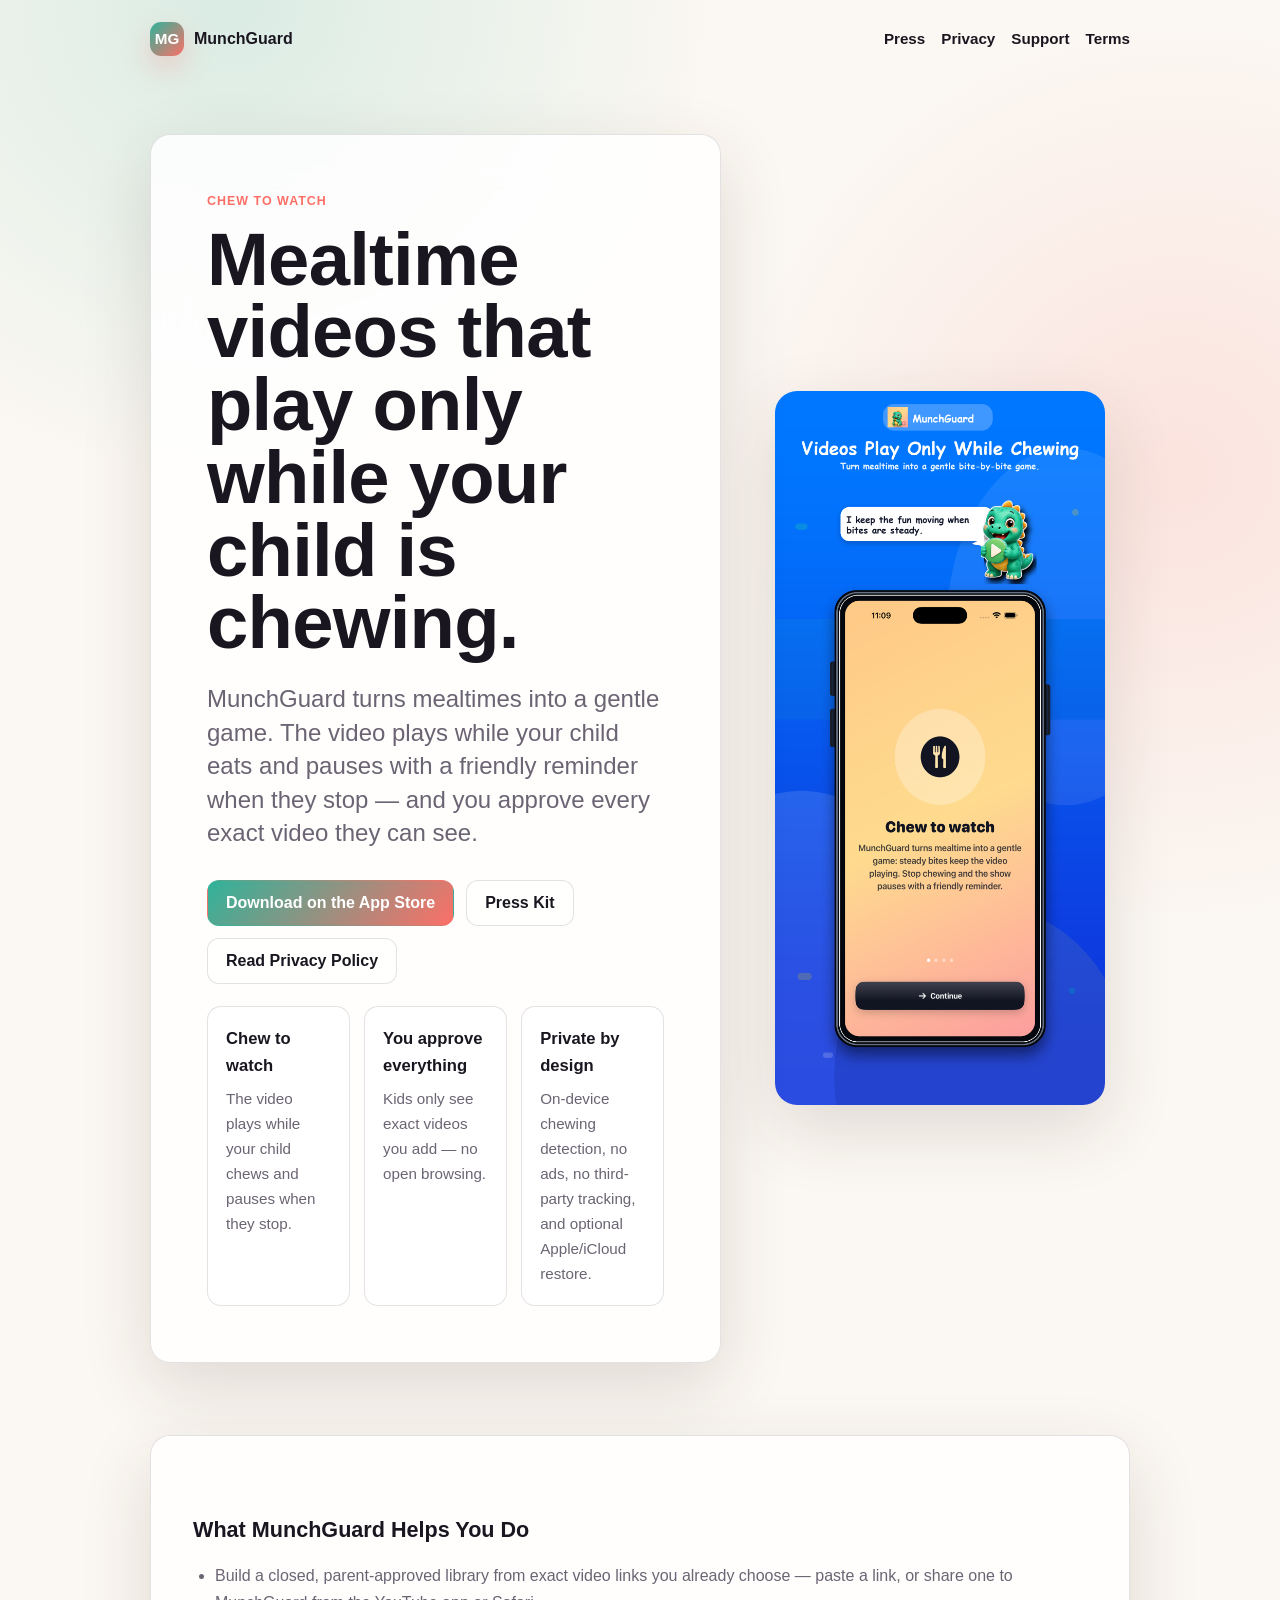
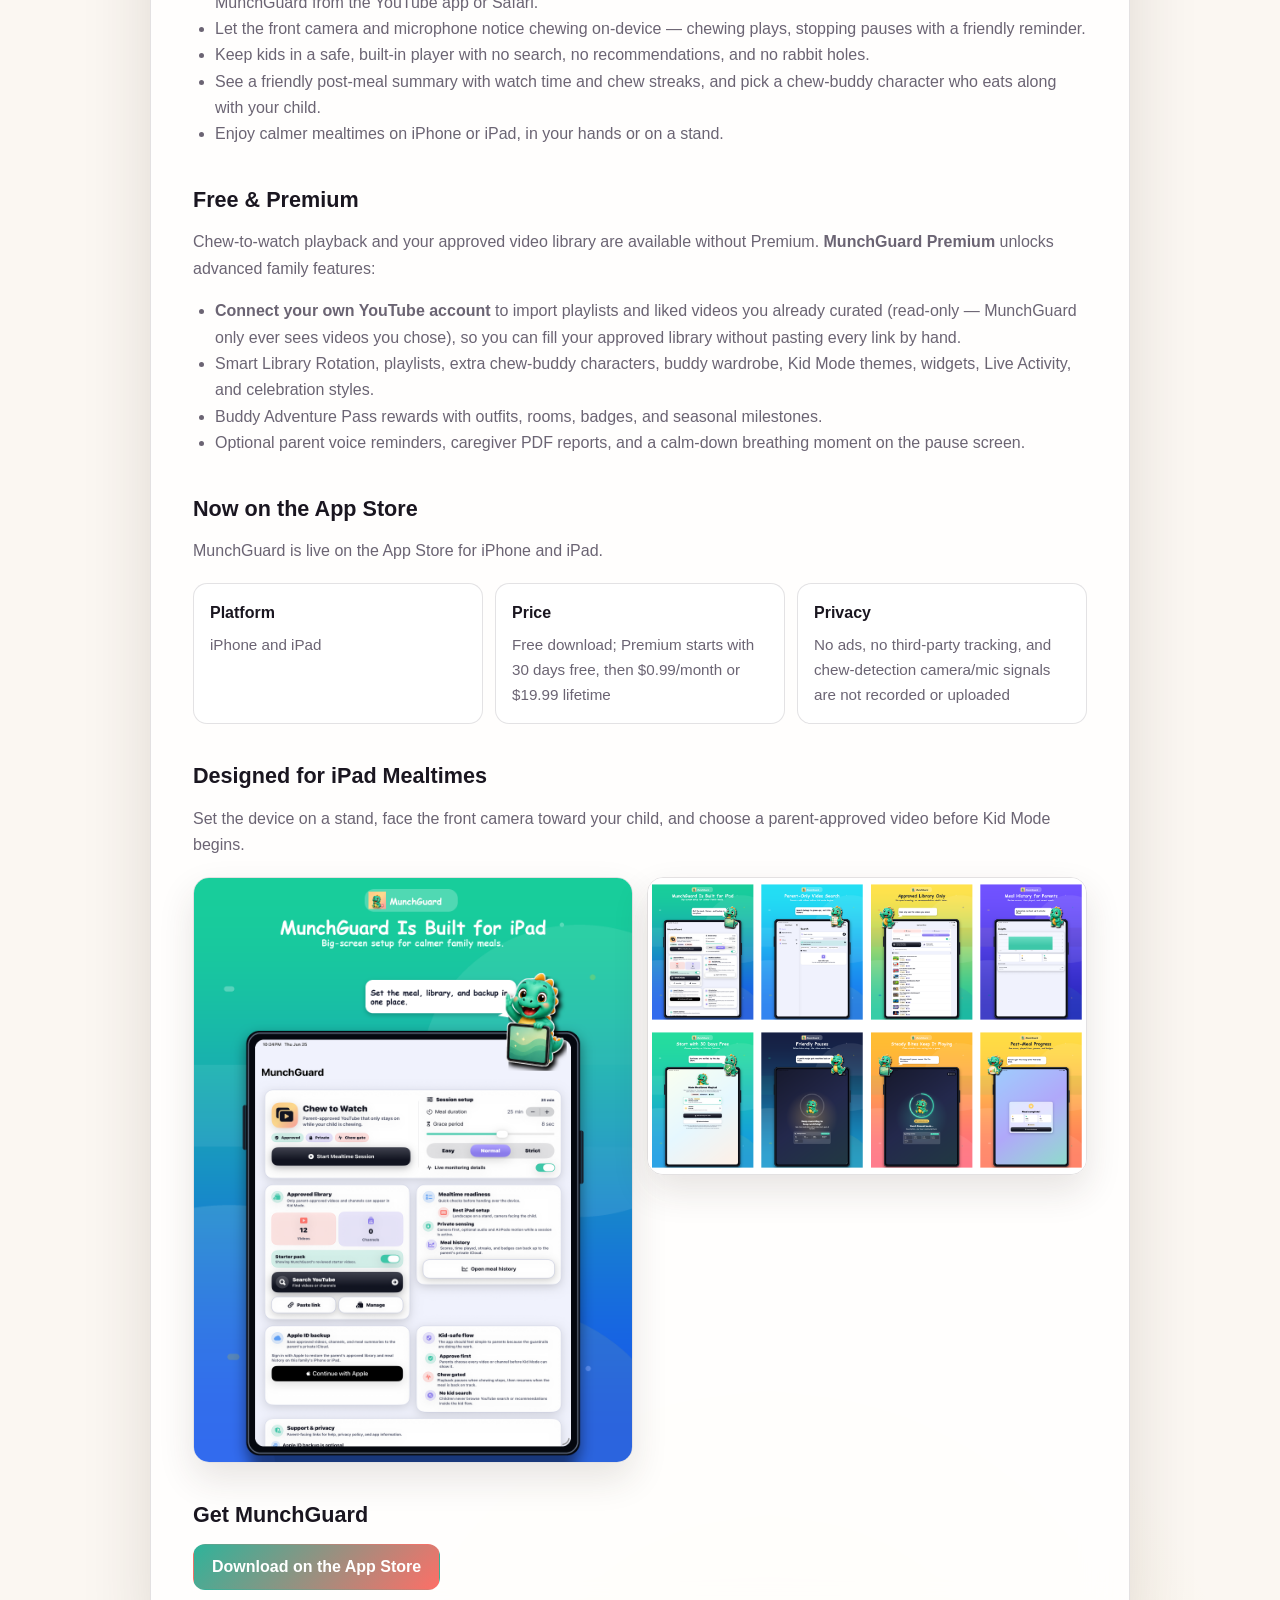
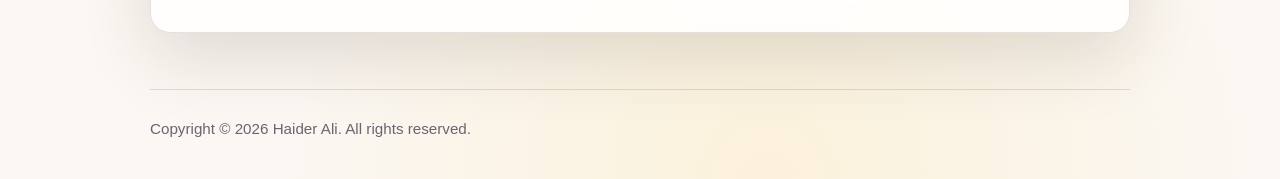
==== commit fe7db122: "Align public copy with no-recording release" ====
--- a/index.html
+++ b/index.html
@@ -56,10 +56,10 @@
       </ul>
 
       <h2>Free &amp; Premium</h2>
-      <p>MunchGuard is free to try for 30 days. <strong>MunchGuard Premium</strong> then unlocks the full experience:</p>
+      <p>Chew-to-watch playback and your approved video library are available without Premium. <strong>MunchGuard Premium</strong> unlocks advanced family features:</p>
       <ul>
         <li><strong>Connect your own YouTube account</strong> to import playlists and liked videos you already curated (read-only — MunchGuard only ever sees videos you chose), so you can fill your approved library without pasting every link by hand.</li>
-        <li>Smart Library Rotation, playlists, extra chew-buddy characters, buddy wardrobe, Kid Mode themes, and celebration styles.</li>
+        <li>Smart Library Rotation, playlists, extra chew-buddy characters, buddy wardrobe, Kid Mode themes, widgets, Live Activity, and celebration styles.</li>
         <li>Buddy Adventure Pass rewards with outfits, rooms, badges, and seasonal milestones.</li>
         <li>Optional parent voice reminders, caregiver PDF reports, and a calm-down breathing moment on the pause screen.</li>
       </ul>
@@ -69,7 +69,7 @@
 
       <div class="facts" aria-label="Availability facts">
         <div><strong>Platform</strong><span>iPhone and iPad</span></div>
-        <div><strong>Price</strong><span>30 days free, then $0.99/month or $19.99 lifetime</span></div>
+        <div><strong>Price</strong><span>Free download; Premium starts with 30 days free, then $0.99/month or $19.99 lifetime</span></div>
         <div><strong>Privacy</strong><span>No ads, no third-party tracking, and chew-detection camera/mic signals are not recorded or uploaded</span></div>
       </div>
 
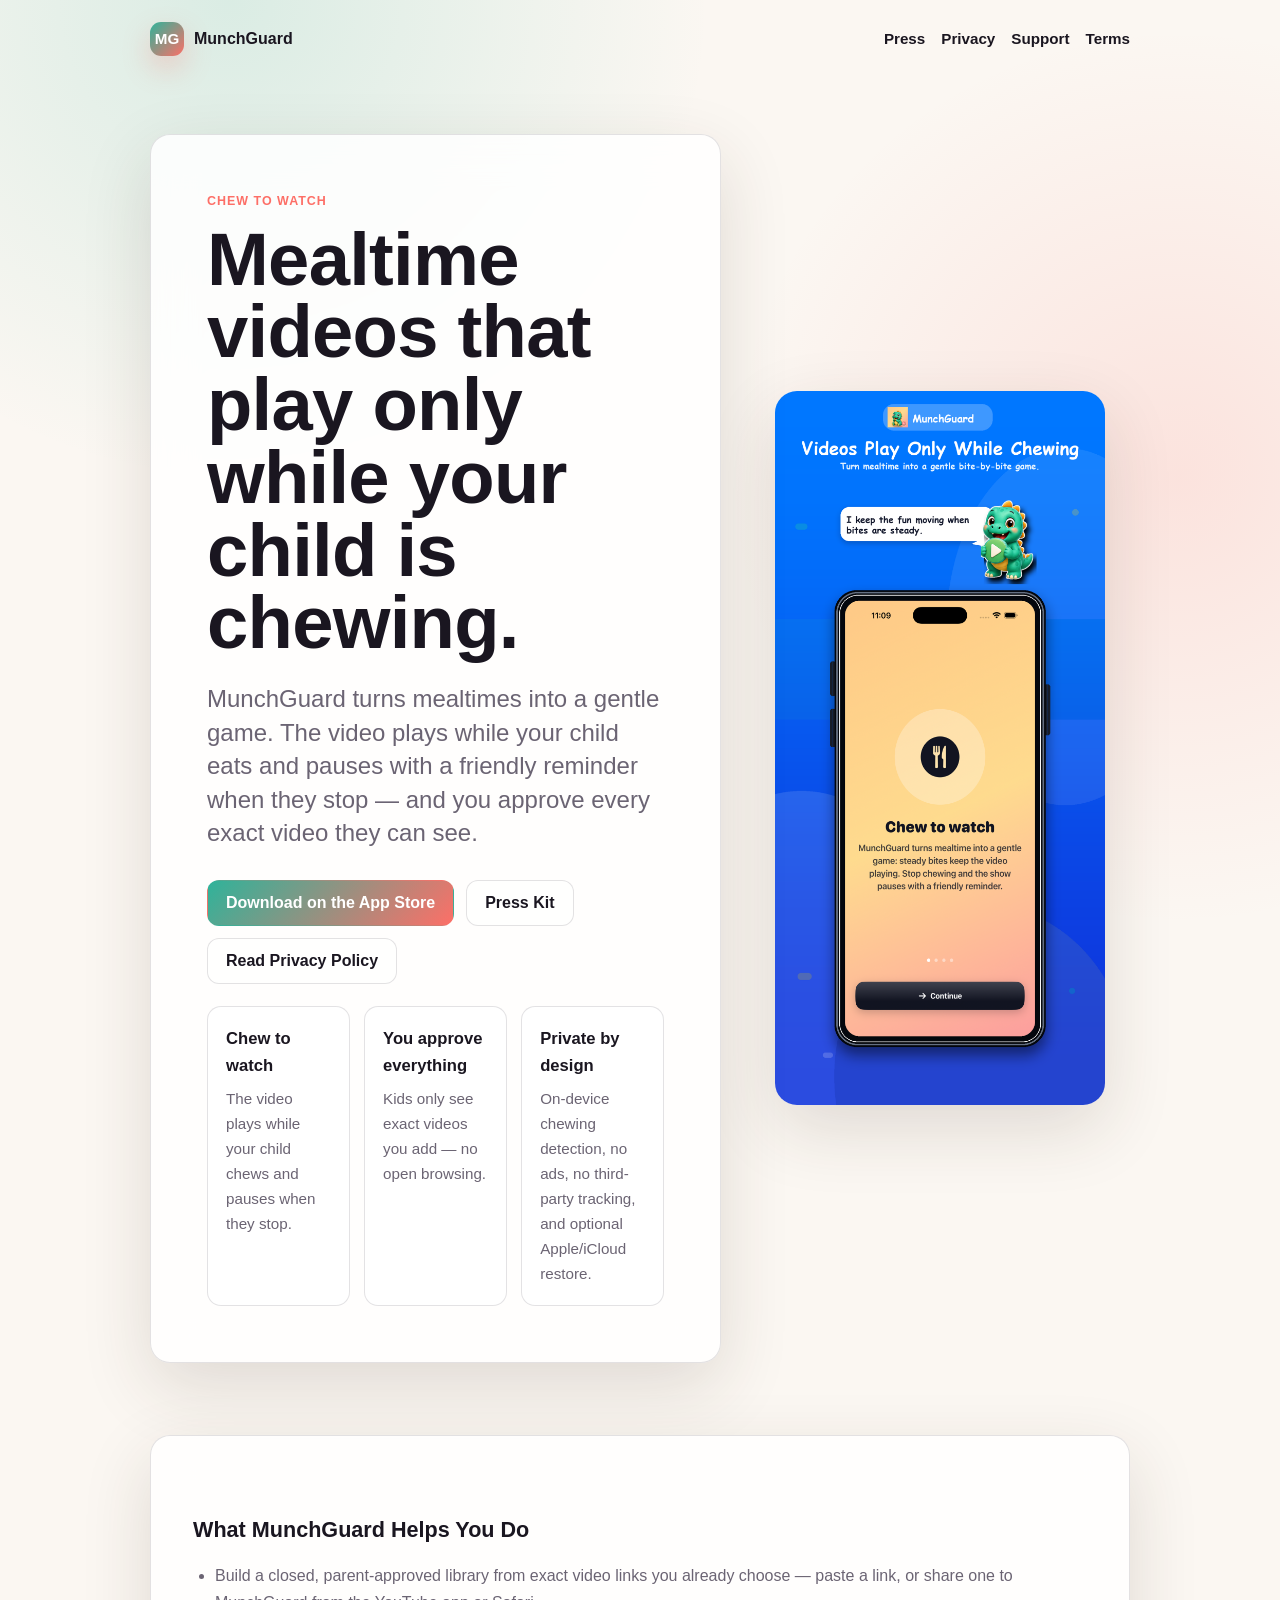
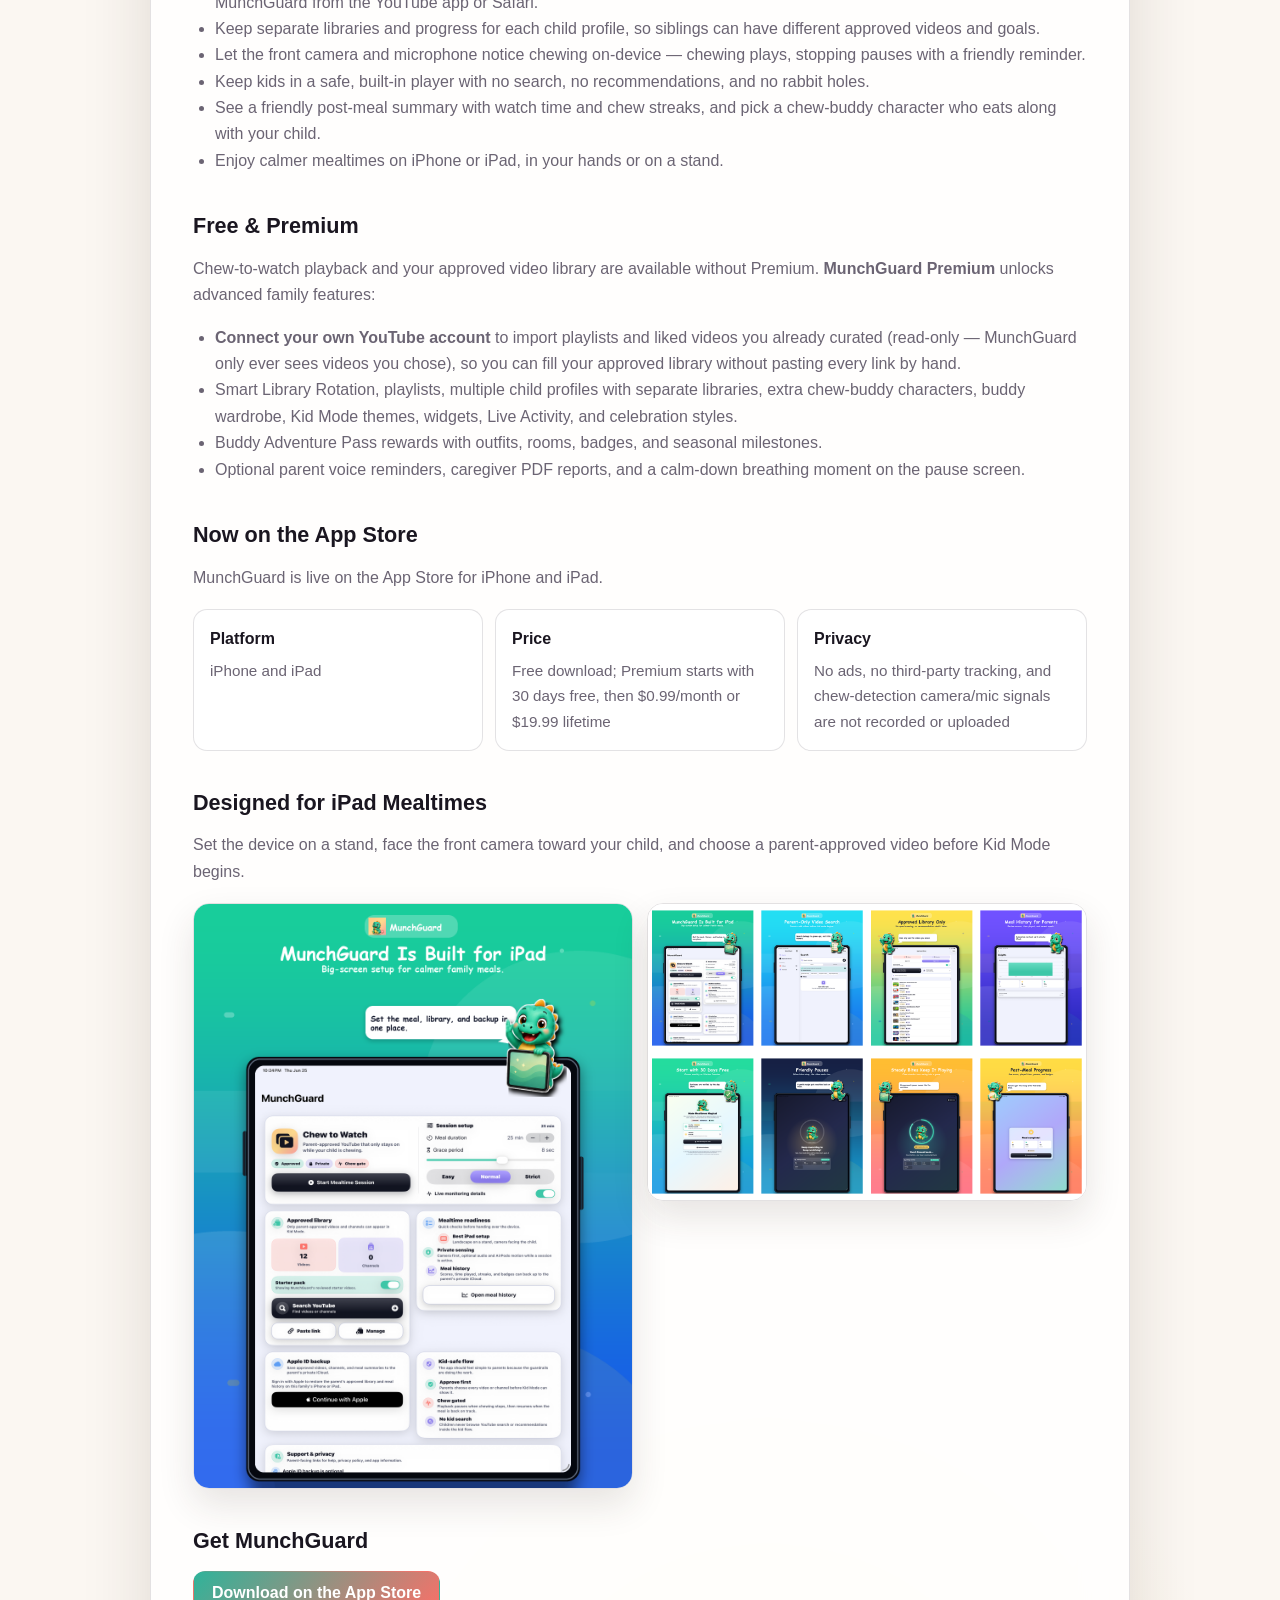
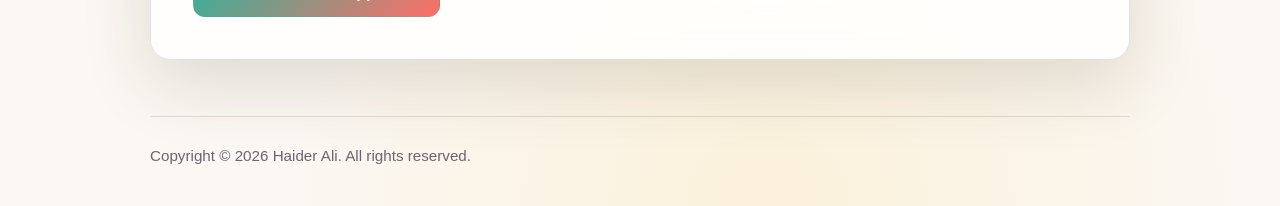
==== commit 84e2d7f3: "Update child library feature copy" ====
--- a/index.html
+++ b/index.html
@@ -49,6 +49,7 @@
       <h2>What MunchGuard Helps You Do</h2>
       <ul>
         <li>Build a closed, parent-approved library from exact video links you already choose — paste a link, or share one to MunchGuard from the YouTube app or Safari.</li>
+        <li>Keep separate libraries and progress for each child profile, so siblings can have different approved videos and goals.</li>
         <li>Let the front camera and microphone notice chewing on-device — chewing plays, stopping pauses with a friendly reminder.</li>
         <li>Keep kids in a safe, built-in player with no search, no recommendations, and no rabbit holes.</li>
         <li>See a friendly post-meal summary with watch time and chew streaks, and pick a chew-buddy character who eats along with your child.</li>
@@ -59,7 +60,7 @@
       <p>Chew-to-watch playback and your approved video library are available without Premium. <strong>MunchGuard Premium</strong> unlocks advanced family features:</p>
       <ul>
         <li><strong>Connect your own YouTube account</strong> to import playlists and liked videos you already curated (read-only — MunchGuard only ever sees videos you chose), so you can fill your approved library without pasting every link by hand.</li>
-        <li>Smart Library Rotation, playlists, extra chew-buddy characters, buddy wardrobe, Kid Mode themes, widgets, Live Activity, and celebration styles.</li>
+        <li>Smart Library Rotation, playlists, multiple child profiles with separate libraries, extra chew-buddy characters, buddy wardrobe, Kid Mode themes, widgets, Live Activity, and celebration styles.</li>
         <li>Buddy Adventure Pass rewards with outfits, rooms, badges, and seasonal milestones.</li>
         <li>Optional parent voice reminders, caregiver PDF reports, and a calm-down breathing moment on the pause screen.</li>
       </ul>
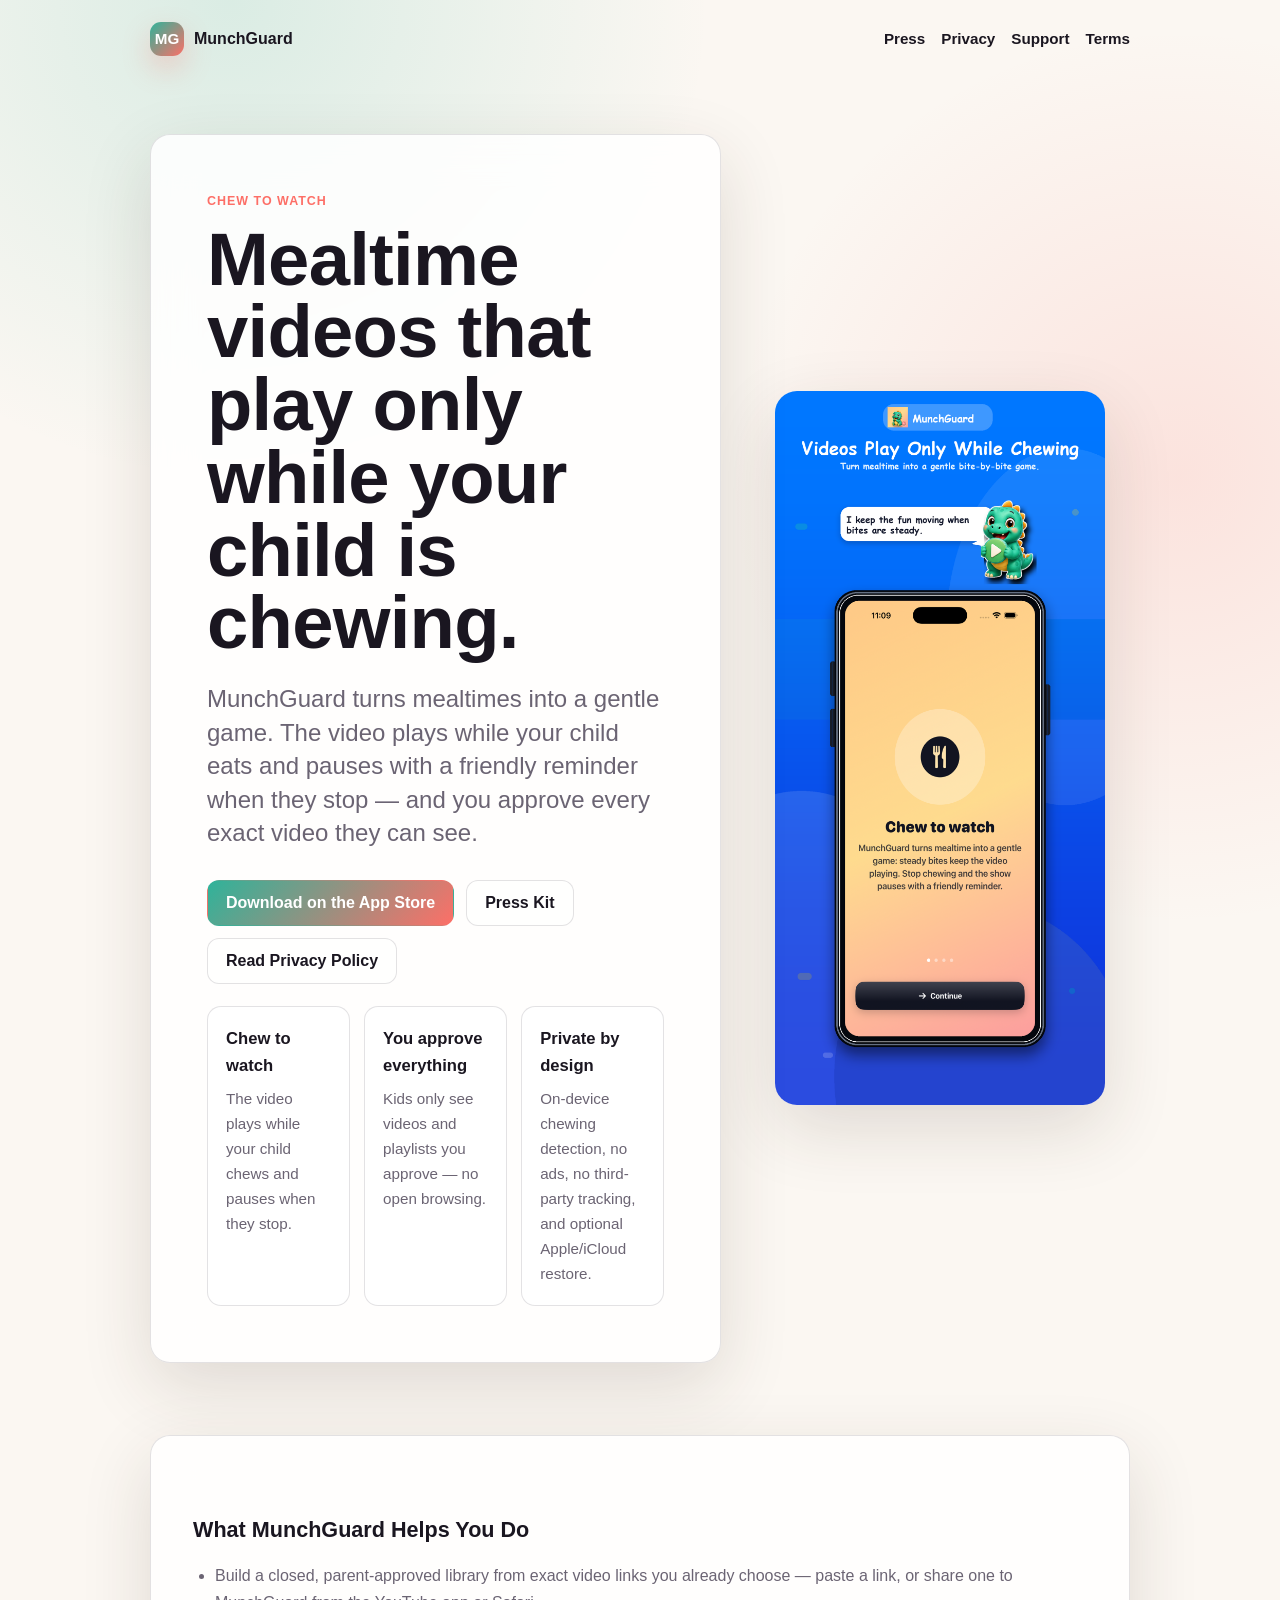
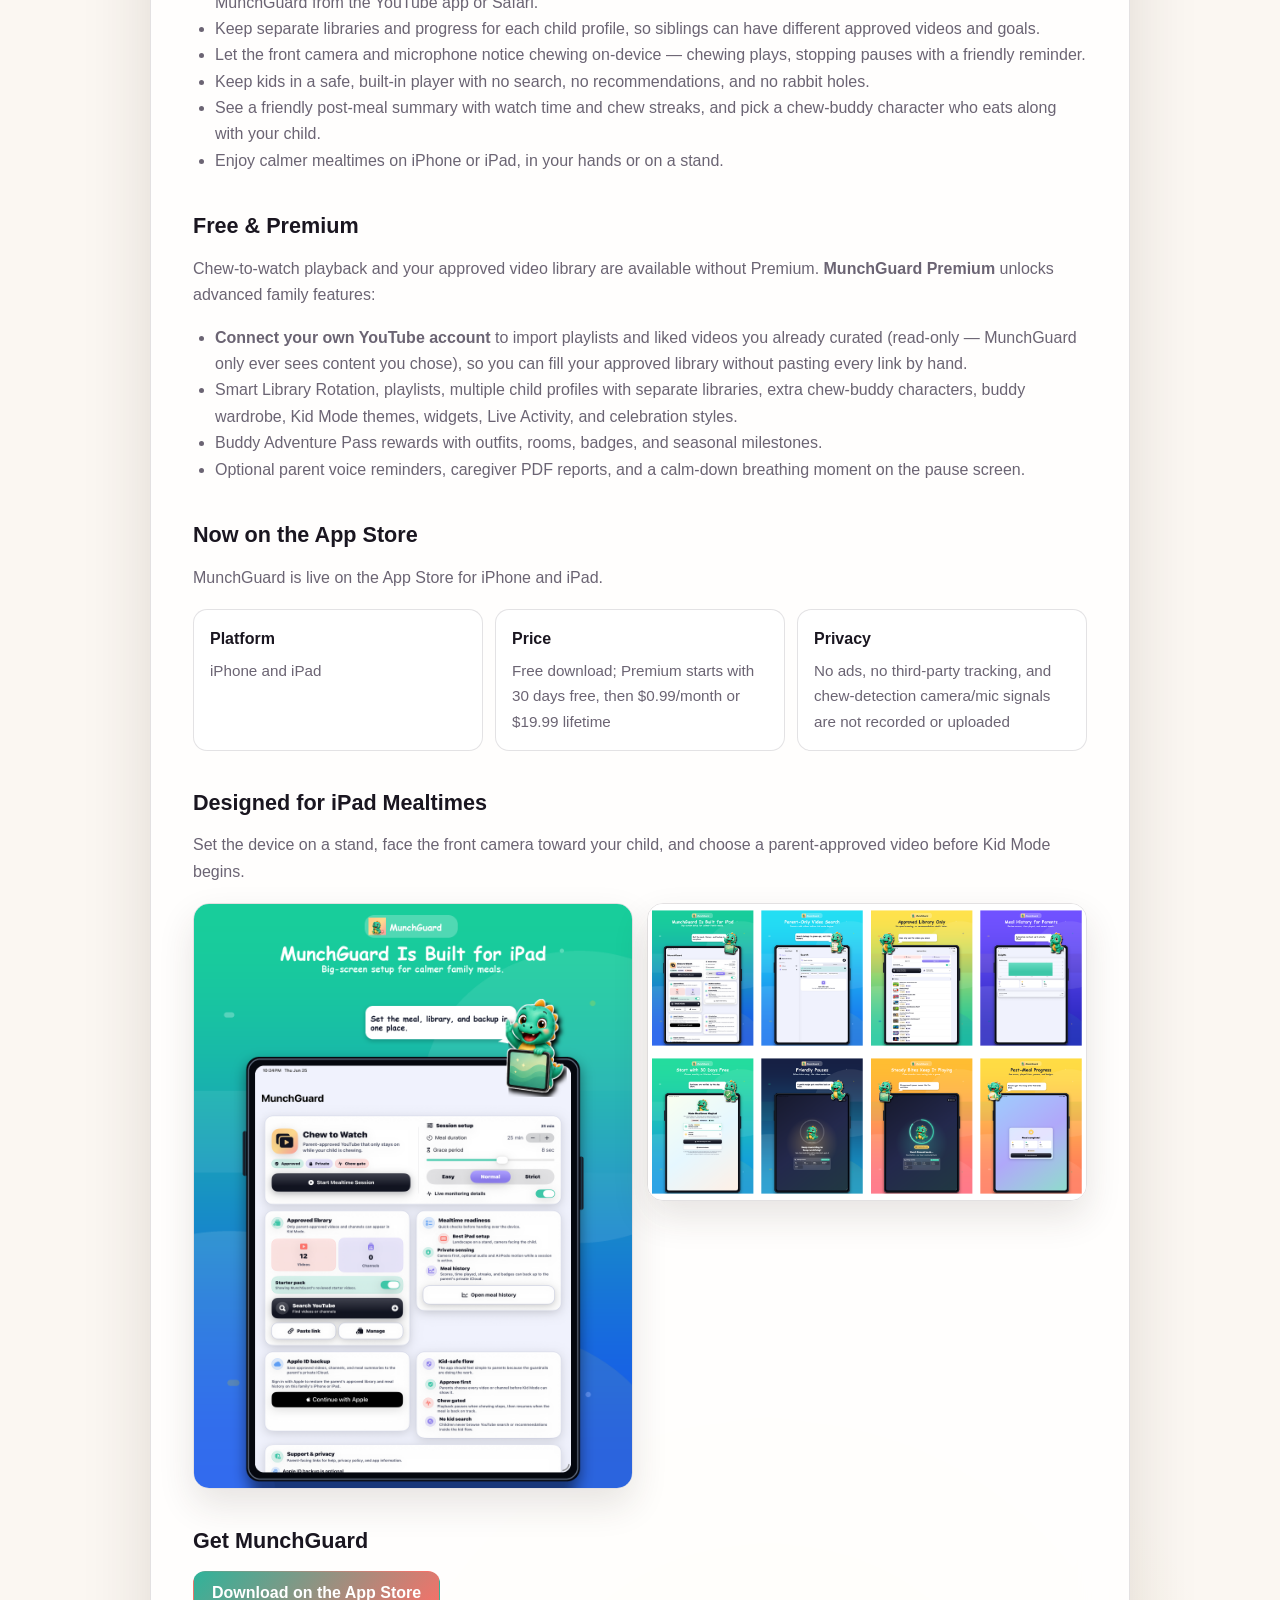
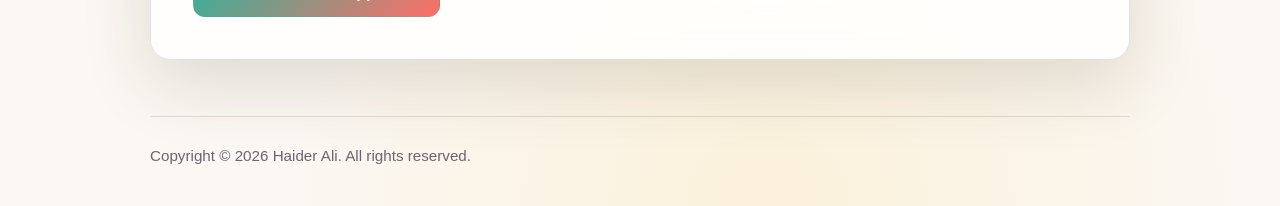
==== commit 711a65b7: "Clarify synced playlist behavior" ====
--- a/index.html
+++ b/index.html
@@ -36,7 +36,7 @@
         </div>
         <div class="grid" aria-label="MunchGuard highlights">
           <div class="stat"><strong>Chew to watch</strong><span>The video plays while your child chews and pauses when they stop.</span></div>
-          <div class="stat"><strong>You approve everything</strong><span>Kids only see exact videos you add — no open browsing.</span></div>
+          <div class="stat"><strong>You approve everything</strong><span>Kids only see videos and playlists you approve — no open browsing.</span></div>
           <div class="stat"><strong>Private by design</strong><span>On-device chewing detection, no ads, no third-party tracking, and optional Apple/iCloud restore.</span></div>
         </div>
       </div>
@@ -59,7 +59,7 @@
       <h2>Free &amp; Premium</h2>
       <p>Chew-to-watch playback and your approved video library are available without Premium. <strong>MunchGuard Premium</strong> unlocks advanced family features:</p>
       <ul>
-        <li><strong>Connect your own YouTube account</strong> to import playlists and liked videos you already curated (read-only — MunchGuard only ever sees videos you chose), so you can fill your approved library without pasting every link by hand.</li>
+        <li><strong>Connect your own YouTube account</strong> to import playlists and liked videos you already curated (read-only — MunchGuard only ever sees content you chose), so you can fill your approved library without pasting every link by hand.</li>
         <li>Smart Library Rotation, playlists, multiple child profiles with separate libraries, extra chew-buddy characters, buddy wardrobe, Kid Mode themes, widgets, Live Activity, and celebration styles.</li>
         <li>Buddy Adventure Pass rewards with outfits, rooms, badges, and seasonal milestones.</li>
         <li>Optional parent voice reminders, caregiver PDF reports, and a calm-down breathing moment on the pause screen.</li>
